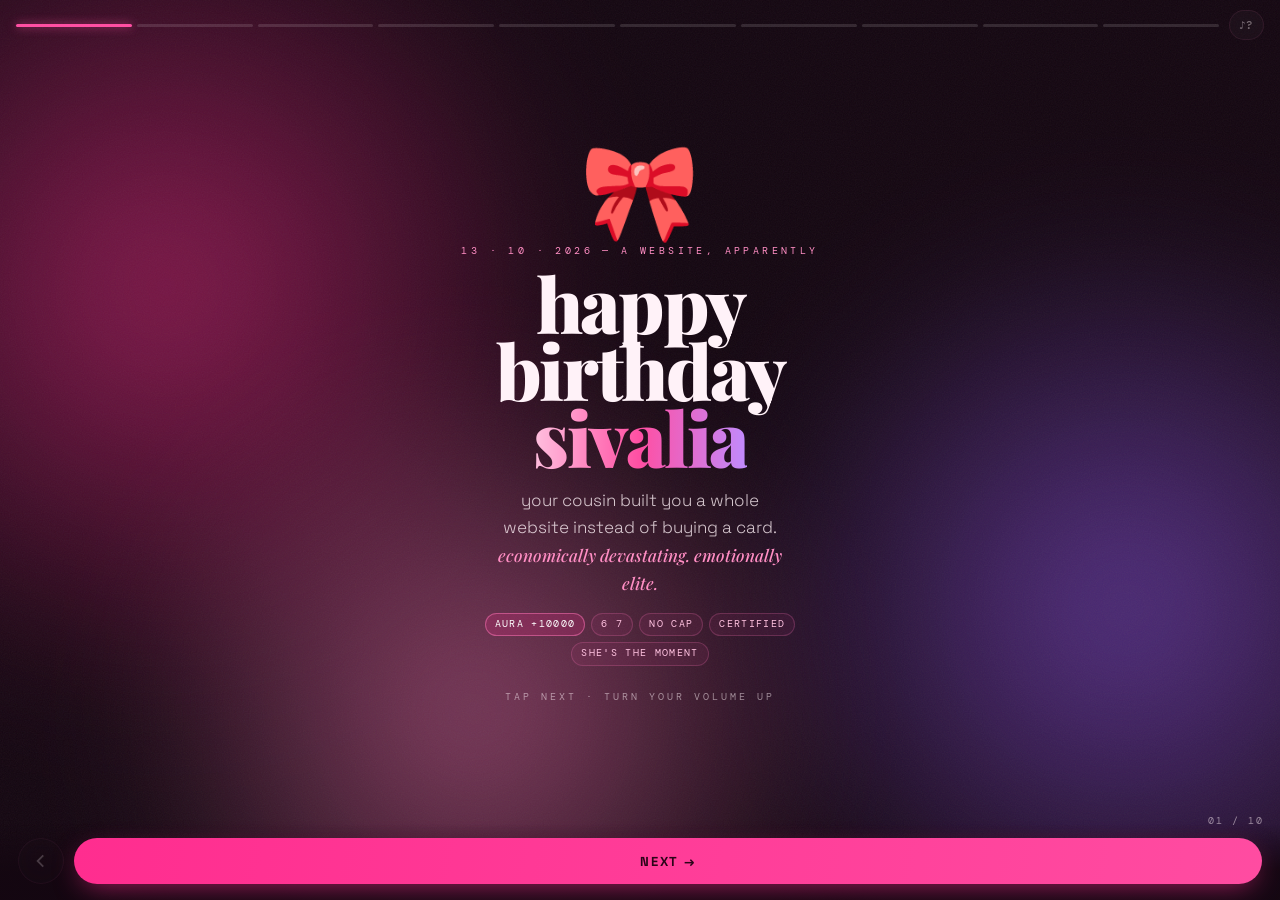
==== sivalia/index.html @ 0b04f588 "Add Sivalia birthday site (mobile-first 10-slide deck) A standalone site at /sivalia/, separate from" ====
<!DOCTYPE html>
<html lang="en">
<head>
<meta charset="UTF-8">
<meta name="viewport" content="width=device-width,initial-scale=1,viewport-fit=cover,maximum-scale=1,user-scalable=no">
<meta name="theme-color" content="#1a0a14">
<title>happy birthday sivalia 🎀</title>
<meta name="description" content="a website. for sivalia. because she's 16 (probably).">
<link rel="preconnect" href="https://fonts.googleapis.com">
<link rel="preconnect" href="https://fonts.gstatic.com" crossorigin>
<link href="https://fonts.googleapis.com/css2?family=Playfair+Display:ital,wght@0,500;0,700;0,900;1,500;1,700&family=Space+Grotesk:wght@300;400;500;600;700&family=DM+Mono:wght@300;400;500&display=swap" rel="stylesheet">
<style>
/* ══════════════ TOKENS ══════════════ */
:root{
  --bg:#140711; --bg2:#1d0a19; --bg3:#260d22;
  --pink:#ff4fa3; --pink2:#ff8ec4; --pink3:#ffc2e0; --pink4:#ff2d8f;
  --lilac:#c08cff; --gold:#ffd27a; --mint:#7ce7c4;
  --ink:#fff2f8; --muted:rgba(255,242,248,.52); --faint:rgba(255,242,248,.13);
  --line:rgba(255,120,185,.22);
  --serif:'Playfair Display',Georgia,serif;
  --sans:'Space Grotesk',system-ui,-apple-system,sans-serif;
  --mono:'DM Mono',ui-monospace,monospace;
  --safe-t:env(safe-area-inset-top,0px);
  --safe-b:env(safe-area-inset-bottom,0px);
  --ease:cubic-bezier(.22,.9,.26,1);
}
*,*::before,*::after{box-sizing:border-box;-webkit-tap-highlight-color:transparent}
html,body{margin:0;padding:0;height:100%;overflow:hidden;overscroll-behavior:none}
body{
  background:var(--bg); color:var(--ink); font-family:var(--sans);
  -webkit-font-smoothing:antialiased; text-rendering:optimizeLegibility;
  user-select:none; -webkit-user-select:none;
  position:fixed; inset:0; width:100%;
}
img,video{max-width:100%;display:block}
button{font:inherit;color:inherit;border:0;background:none;cursor:pointer}

/* ══════════════ BACKDROP ══════════════ */
#aurora{position:fixed;inset:0;z-index:0;pointer-events:none;overflow:hidden}
#aurora i{
  position:absolute;display:block;border-radius:50%;filter:blur(64px);opacity:.5;
  animation:drift 22s ease-in-out infinite alternate;
}
#aurora i:nth-child(1){width:70vw;height:70vw;left:-22vw;top:-18vh;background:radial-gradient(circle,#ff2d8f,transparent 68%)}
#aurora i:nth-child(2){width:64vw;height:64vw;right:-20vw;top:22vh;background:radial-gradient(circle,#9b5cff,transparent 68%);animation-delay:-7s}
#aurora i:nth-child(3){width:58vw;height:58vw;left:8vw;bottom:-20vh;background:radial-gradient(circle,#ff7ab8,transparent 68%);animation-delay:-13s}
@keyframes drift{from{transform:translate3d(0,0,0) scale(1)}to{transform:translate3d(6vw,-7vh,0) scale(1.22)}}
#grain{
  position:fixed;inset:-50%;z-index:1;pointer-events:none;opacity:.055;
  background-image:url("data:image/svg+xml,%3Csvg xmlns='http://www.w3.org/2000/svg' width='180' height='180'%3E%3Cfilter id='n'%3E%3CfeTurbulence type='fractalNoise' baseFrequency='.85' numOctaves='3'/%3E%3C/filter%3E%3Crect width='100%25' height='100%25' filter='url(%23n)'/%3E%3C/svg%3E");
  animation:grainmove 1s steps(3) infinite;
}
@keyframes grainmove{0%{transform:translate(0,0)}33%{transform:translate(-3%,2%)}66%{transform:translate(2%,-3%)}100%{transform:translate(0,0)}}

/* ══════════════ DECK ══════════════ */
#deck{position:fixed;inset:0;z-index:2}
.slide{
  position:absolute;inset:0;display:flex;flex-direction:column;
  padding:calc(var(--safe-t) + 60px) 20px calc(var(--safe-b) + 104px);
  opacity:0;visibility:hidden;transform:scale(.975) translateY(14px);
  transition:opacity .52s var(--ease),transform .52s var(--ease),visibility 0s .52s;
  overflow:hidden;
}
.slide.on{opacity:1;visibility:visible;transform:none;transition:opacity .52s var(--ease),transform .52s var(--ease),visibility 0s}
.slide.prev{transform:scale(.975) translateY(-14px)}
.slide-pad-0{padding-left:0;padding-right:0}

/* staggered entrance for children */
.slide .rise{opacity:0;transform:translateY(22px);transition:opacity .6s var(--ease),transform .6s var(--ease)}
.slide.on .rise{opacity:1;transform:none}
.slide.on .rise:nth-child(1){transition-delay:.10s}
.slide.on .rise:nth-child(2){transition-delay:.18s}
.slide.on .rise:nth-child(3){transition-delay:.26s}
.slide.on .rise:nth-child(4){transition-delay:.34s}
.slide.on .rise:nth-child(5){transition-delay:.42s}
.slide.on .rise:nth-child(6){transition-delay:.50s}

/* ══════════════ CHROME ══════════════ */
#topbar{
  position:fixed;z-index:30;top:calc(var(--safe-t) + 10px);left:0;right:0;
  display:flex;align-items:center;gap:10px;padding:0 16px;pointer-events:none;
}
#dots{display:flex;gap:5px;flex:1;align-items:center}
#dots b{
  display:block;height:3px;flex:1;border-radius:2px;background:var(--faint);
  transition:background .4s var(--ease),transform .4s var(--ease);transform-origin:left;
}
#dots b.done{background:rgba(255,120,185,.4)}
#dots b.now{background:var(--pink);box-shadow:0 0 10px rgba(255,79,163,.7)}
.chip{
  pointer-events:auto;display:grid;place-items:center;flex:0 0 auto;
  height:30px;min-width:30px;padding:0 9px;border-radius:999px;
  background:rgba(255,255,255,.07);border:1px solid var(--line);
  font:500 11px/1 var(--mono);letter-spacing:.06em;color:var(--ink);
  backdrop-filter:blur(14px);-webkit-backdrop-filter:blur(14px);
  transition:background .25s,transform .18s;
}
.chip:active{transform:scale(.9)}
.chip.off{opacity:.42}

#navbar{
  position:fixed;z-index:30;left:0;right:0;bottom:0;
  padding:14px 18px calc(var(--safe-b) + 16px);
  display:flex;align-items:center;gap:10px;
  background:linear-gradient(to top,rgba(20,7,17,.93) 38%,rgba(20,7,17,0));
}
#navbar.hide{opacity:0;pointer-events:none;transition:opacity .4s}
#back{
  width:46px;height:46px;border-radius:50%;flex:0 0 auto;display:grid;place-items:center;
  border:1px solid var(--line);background:rgba(255,255,255,.055);
  backdrop-filter:blur(14px);-webkit-backdrop-filter:blur(14px);
  transition:opacity .3s,transform .16s;
}
#back:active{transform:scale(.9)}
#back[disabled]{opacity:.22;pointer-events:none}
#next{
  flex:1;height:46px;border-radius:999px;position:relative;overflow:hidden;
  background:linear-gradient(100deg,var(--pink4),var(--pink),var(--lilac));
  background-size:220% 100%;animation:shimmer 5s linear infinite;
  color:#2a0418;font:700 13px/1 var(--sans);letter-spacing:.14em;text-transform:uppercase;
  box-shadow:0 8px 28px -8px rgba(255,45,143,.65);
  transition:transform .16s var(--ease);
}
#next:active{transform:scale(.965)}
@keyframes shimmer{to{background-position:220% 0}}
#counter{
  position:fixed;z-index:30;right:16px;bottom:calc(var(--safe-b) + 74px);
  font:400 10px/1 var(--mono);letter-spacing:.2em;color:var(--muted);pointer-events:none;
}

/* ══════════════ TYPE ══════════════ */
.kicker{font:400 10px/1 var(--mono);letter-spacing:.34em;text-transform:uppercase;color:var(--pink2);margin:0 0 14px}
.h1{font:900 clamp(40px,14.5vw,76px)/.88 var(--serif);letter-spacing:-.03em;margin:0}
.h2{font:700 clamp(27px,8.4vw,44px)/1.02 var(--serif);letter-spacing:-.02em;margin:0 0 14px}
.h3{font:600 clamp(18px,5.2vw,26px)/1.14 var(--serif);margin:0 0 10px}
.body{font:300 clamp(14.5px,4.1vw,17px)/1.62 var(--sans);color:rgba(255,242,248,.8);margin:0 0 14px}
.body em{font-family:var(--serif);font-style:italic;color:var(--pink2);font-weight:500}
.body strong{color:var(--ink);font-weight:600}
.grad{background:linear-gradient(92deg,var(--pink3),var(--pink),var(--lilac));-webkit-background-clip:text;background-clip:text;color:transparent}
.sig{font:italic 600 clamp(17px,5vw,22px)/1 var(--serif);color:var(--pink2)}

.scroll{overflow-y:auto;overflow-x:hidden;-webkit-overflow-scrolling:touch;flex:1;min-height:0;overscroll-behavior:contain}
.scroll::-webkit-scrollbar{width:0}

/* brainrot ticker chips */
.rot{display:flex;flex-wrap:wrap;gap:6px;margin:0;padding:0;list-style:none}
.rot li{
  font:400 9.5px/1 var(--mono);letter-spacing:.14em;text-transform:uppercase;
  padding:6px 9px;border-radius:999px;border:1px solid var(--line);
  background:rgba(255,79,163,.07);color:var(--pink3);white-space:nowrap;
}
.rot li.hot{background:rgba(255,45,143,.2);color:#fff;border-color:rgba(255,120,185,.5)}

/* marquee */
.marq{overflow:hidden;position:relative;mask-image:linear-gradient(90deg,transparent,#000 9%,#000 91%,transparent)}
.marq div{display:flex;gap:22px;width:max-content;animation:slide-l 19s linear infinite}
.marq span{font:700 11px/1 var(--mono);letter-spacing:.26em;text-transform:uppercase;color:rgba(255,194,224,.42);white-space:nowrap}
@keyframes slide-l{to{transform:translateX(-50%)}}

/* ══════════════ S1 · LANDING ══════════════ */
#s1{justify-content:center;align-items:center;text-align:center}
#s1 .h1{position:relative}
.bday-em{display:block;font-size:clamp(50px,20vw,96px);line-height:1;margin-bottom:6px;animation:bob 2.6s ease-in-out infinite}
@keyframes bob{0%,100%{transform:translateY(0) rotate(-6deg)}50%{transform:translateY(-13px) rotate(6deg)}}
#s1 .tap{margin-top:26px;font:400 10px/1 var(--mono);letter-spacing:.3em;text-transform:uppercase;color:var(--muted);animation:pulse 2.1s ease-in-out infinite}
@keyframes pulse{0%,100%{opacity:.4}50%{opacity:1}}
#floaters{position:absolute;inset:0;z-index:0;pointer-events:none;overflow:hidden}
#s1>*:not(#floaters){position:relative;z-index:1}
#floaters span{position:absolute;font-size:22px;opacity:0;animation:floatup linear infinite}
@keyframes floatup{0%{opacity:0;transform:translateY(0) rotate(0)}12%{opacity:.75}88%{opacity:.75}100%{opacity:0;transform:translateY(-104vh) rotate(300deg)}}

/* ══════════════ S3 · PHOTO WALL ══════════════ */
.wall{display:grid;grid-template-columns:1fr 1fr;gap:9px;padding-bottom:18px}
.wall figure{
  margin:0;position:relative;overflow:hidden;border-radius:15px;
  border:1px solid var(--line);background:#2a0d20;
  box-shadow:0 14px 34px -14px rgba(0,0,0,.8);
  opacity:0;transform:translateY(26px) scale(.95) rotate(var(--r,0deg));
  transition:opacity .62s var(--ease),transform .62s var(--ease);
}
.slide.on .wall figure{opacity:1;transform:rotate(var(--r,0deg))}
.wall figure:nth-child(1){transition-delay:.08s}
.wall figure:nth-child(2){transition-delay:.16s}
.wall figure:nth-child(3){transition-delay:.24s}
.wall figure:nth-child(4){transition-delay:.32s}
.wall figure:nth-child(5){transition-delay:.40s}
.wall figure.wide{grid-column:span 2}
.wall img{width:100%;height:100%;object-fit:cover;aspect-ratio:3/4;transition:transform .7s var(--ease)}
.wall figure.wide img{aspect-ratio:16/11}
.wall figure:active img{transform:scale(1.07)}
.wall figcaption{
  position:absolute;left:9px;bottom:8px;right:9px;
  font:400 9px/1.3 var(--mono);letter-spacing:.12em;text-transform:uppercase;
  color:#fff;text-shadow:0 2px 10px rgba(0,0,0,.95);pointer-events:none;
}
/* lightbox */
#lb{position:fixed;inset:0;z-index:60;background:rgba(10,3,8,.96);display:none;place-items:center;padding:20px;backdrop-filter:blur(8px)}
#lb.on{display:grid;animation:fade .3s}
@keyframes fade{from{opacity:0}}
#lb img{max-width:100%;max-height:82vh;border-radius:13px;box-shadow:0 24px 70px rgba(0,0,0,.9)}
#lb p{margin:14px 0 0;font:400 10px/1 var(--mono);letter-spacing:.22em;text-transform:uppercase;color:var(--muted);text-align:center}

/* ══════════════ S4 · CONSTELLATION ══════════════ */
#s4{align-items:center;justify-content:flex-start}
.orbit-stage{position:relative;flex:1;width:100%;min-height:0;display:grid;place-items:center;touch-action:pan-y}
#stars{position:absolute;inset:0;width:100%;height:100%}
.ring-wrap{position:relative;width:100%;height:100%;display:grid;place-items:center;perspective:900px;perspective-origin:50% 48%}
.ring{position:relative;width:1px;height:1px;transform-style:preserve-3d;transform:rotateX(-9deg) rotateY(var(--spin,0deg))}
.ring figure{
  position:absolute;margin:0;left:50%;top:50%;
  width:var(--cw,112px);height:var(--cw,112px);margin-left:calc(var(--cw,112px) / -2);margin-top:calc(var(--cw,112px) / -2);
  transform-style:preserve-3d;border-radius:11px;overflow:hidden;
  border:1.5px solid rgba(255,142,196,.5);background:#2a0d20;
  box-shadow:0 0 28px rgba(255,45,143,.3),0 14px 30px -10px rgba(0,0,0,.8);
}
.ring figure img{width:100%;height:100%;object-fit:cover}
.ring figure::after{content:"";position:absolute;inset:0;background:linear-gradient(170deg,rgba(255,142,196,.16),transparent 55%)}
.orbit-hint{position:absolute;bottom:4px;left:0;right:0;text-align:center;font:400 9.5px/1 var(--mono);letter-spacing:.22em;text-transform:uppercase;color:var(--muted);pointer-events:none}

/* ══════════════ S5 · SKYLINE ══════════════ */
#s5 .sky-head{display:flex;align-items:baseline;gap:9px;flex-wrap:wrap;margin-bottom:3px}
#skycount{font:900 clamp(46px,16vw,82px)/.84 var(--serif);letter-spacing:-.035em;color:var(--pink)}
#s5 .sky-sub{font:600 clamp(15px,4.4vw,19px)/1.2 var(--sans)}
#skywrap{position:relative;width:100%;margin:12px 0 4px;overflow:hidden}
#sky{width:100%;display:block}
#receipts{list-style:none;margin:0;padding:0 0 10px;display:flex;flex-direction:column;gap:7px}
#receipts li{
  display:flex;gap:10px;align-items:flex-start;padding:10px 12px;border-radius:12px;
  background:rgba(255,79,163,.065);border:1px solid var(--line);
  font:400 13px/1.42 var(--sans);color:rgba(255,242,248,.86);
  opacity:0;transform:translateX(-14px);
  transition:opacity .45s var(--ease),transform .45s var(--ease);
}
#receipts li.in{opacity:1;transform:none}
#receipts li b{flex:0 0 auto;font:500 10px/1.6 var(--mono);color:var(--pink2);letter-spacing:.06em}
#rbtn{
  align-self:flex-start;margin:4px 0 12px;padding:10px 18px;border-radius:999px;
  border:1px solid rgba(255,120,185,.5);background:rgba(255,45,143,.14);
  font:600 10.5px/1 var(--mono);letter-spacing:.2em;text-transform:uppercase;color:var(--pink3);
  transition:transform .16s,background .25s;
}
#rbtn:active{transform:scale(.94)}
#rbtn.gone{display:none}

/* ══════════════ S6 · POLAROID LINE ══════════════ */
#s6{padding-left:0;padding-right:0}
#pl{position:relative;flex:1;min-height:0;width:100%;overflow:hidden;touch-action:pan-y;cursor:grab}
#pl[data-drag="1"]{cursor:grabbing}
#pl>svg.plline{position:absolute;inset:0;width:100%;height:100%;pointer-events:none;overflow:visible}
.pcard{position:absolute;left:0;top:0;width:var(--cw,216px);transform-origin:50% 0;will-change:transform}
.pprint{
  margin-top:11px;background:#fdf7f2;padding:9px 9px 0;
  box-shadow:0 1px 2px rgba(0,0,0,.3),0 20px 36px -16px rgba(0,0,0,.85);
  transition:transform .5s var(--ease),filter .5s ease;
}
.pcard[data-on="0"] .pprint{transform:scale(.88);filter:saturate(.82) brightness(.9)}
.pshot{
  position:relative;aspect-ratio:1;overflow:hidden;
  background:linear-gradient(152deg,#ffd9ec,#ffeaf4 48%,#f6d9ff);
  display:grid;place-items:center;padding:12px;text-align:center;
}
.pshot img{position:absolute;inset:0;width:100%;height:100%;object-fit:cover}
.pshot .pw{font:800 clamp(16px,5.4vw,25px)/1.02 var(--serif);letter-spacing:-.02em;color:#3a0b24;word-break:break-word}
.pshot .pe{display:block;font-size:30px;margin-bottom:7px;line-height:1}
.pnote{
  height:41px;display:flex;align-items:center;justify-content:center;padding:0 6px;
  font:italic 400 12.5px/1.1 var(--serif);color:#5a3344;text-align:center;
  overflow:hidden;
}
.ppeg{
  position:absolute;left:50%;top:0;width:9px;height:24px;margin-left:-4.5px;border-radius:2px;
  background:linear-gradient(90deg,#d79ab8,#ffd4e8 45%,#c47fa0);box-shadow:0 2px 4px rgba(0,0,0,.4);
}
#plbar{
  position:absolute;left:16px;right:16px;bottom:8px;display:flex;align-items:center;gap:12px;
}
#plcap{flex:1;min-width:0;overflow:hidden}
#plcap>*{display:block}
#plcap.go>*{animation:capin .5s var(--ease) both}
@keyframes capin{from{transform:translateY(100%);opacity:0}}
#pltitle{font:600 clamp(16px,4.8vw,21px)/1.12 var(--serif);white-space:nowrap;overflow:hidden;text-overflow:ellipsis}
#plsub{margin-top:3px;font:300 11.5px/1.36 var(--sans);color:var(--muted);white-space:nowrap;overflow:hidden;text-overflow:ellipsis}
#plcount{font:500 10px/1 var(--mono);letter-spacing:.14em;color:var(--muted);flex:0 0 auto}
#plcount b{color:var(--pink2);font-weight:500}
.plb{
  width:34px;height:34px;flex:0 0 auto;border-radius:50%;border:1px solid var(--line);
  display:grid;place-items:center;transition:background .2s,transform .16s;
}
.plb:active{transform:scale(.88);background:rgba(255,79,163,.25)}

/* ══════════════ S7 · VIDEO ══════════════ */
#s7{align-items:center}
.vframe{
  position:relative;width:100%;max-width:440px;border-radius:19px;overflow:hidden;
  border:1px solid var(--line);background:#000;
  box-shadow:0 22px 60px -18px rgba(0,0,0,.92),0 0 50px -14px rgba(255,45,143,.3);
}
.vframe video{width:100%;height:auto;display:block}
.vtag{
  position:absolute;top:10px;left:10px;z-index:2;display:flex;align-items:center;gap:6px;
  padding:5px 10px;border-radius:999px;background:rgba(10,3,8,.68);
  backdrop-filter:blur(10px);-webkit-backdrop-filter:blur(10px);
  font:500 9px/1 var(--mono);letter-spacing:.18em;text-transform:uppercase;color:var(--pink3);
}
.vtag i{width:5px;height:5px;border-radius:50%;background:var(--pink);animation:pulse 1.4s infinite;display:block}

/* ══════════════ S9 · CALENDAR ══════════════ */
.cal{
  width:100%;max-width:400px;margin:0 auto;padding:16px;border-radius:19px;
  border:1px solid var(--line);background:rgba(255,255,255,.045);
  backdrop-filter:blur(16px);-webkit-backdrop-filter:blur(16px);
  box-shadow:0 20px 50px -18px rgba(0,0,0,.8);
}
.cal-top{display:flex;align-items:center;justify-content:space-between;margin-bottom:13px}
.cal-top h4{margin:0;font:700 17px/1 var(--serif);letter-spacing:.01em}
.cal-top span{font:400 9.5px/1 var(--mono);letter-spacing:.2em;text-transform:uppercase;color:var(--muted)}
.cal-grid{display:grid;grid-template-columns:repeat(7,1fr);gap:4px}
.cal-grid u{font:500 9px/1 var(--mono);text-decoration:none;color:var(--muted);text-align:center;padding:5px 0;letter-spacing:.04em}
.cal-grid button{
  aspect-ratio:1;border-radius:9px;display:grid;place-items:center;
  font:400 13px/1 var(--sans);color:rgba(255,242,248,.62);
  background:rgba(255,255,255,.028);transition:all .22s var(--ease);
}
.cal-grid button:active{transform:scale(.86)}
.cal-grid button.empty{background:none;pointer-events:none}
.cal-grid button.day13{
  background:linear-gradient(140deg,var(--pink4),var(--pink));color:#2a0418;font-weight:700;
  box-shadow:0 0 0 2px rgba(255,120,185,.35),0 6px 20px -5px rgba(255,45,143,.75);
  animation:beat 1.7s ease-in-out infinite;
}
@keyframes beat{0%,100%{transform:scale(1)}50%{transform:scale(1.11)}}
.cal-grid button.poked{background:rgba(255,79,163,.22);color:var(--pink3)}
#calsay{
  margin:14px auto 0;max-width:400px;min-height:74px;padding:14px 16px;border-radius:15px;
  border:1px solid var(--line);background:rgba(255,45,143,.085);
  font:400 13.5px/1.52 var(--sans);color:rgba(255,242,248,.88);
}
#calsay b{color:var(--pink2);font-weight:600}
#calsay .big{display:block;font:900 clamp(26px,9vw,42px)/1 var(--serif);color:var(--pink);margin-bottom:7px;letter-spacing:-.02em}

/* ══════════════ S10 · FINALE ══════════════ */
#s10{align-items:center;justify-content:center;text-align:center}
#boom{position:fixed;inset:0;z-index:50;pointer-events:none}
#balloonlayer{position:fixed;inset:0;z-index:49;pointer-events:none;overflow:hidden}
.bln{position:absolute;bottom:-150px;width:46px;height:58px;border-radius:50% 50% 50% 50%/58% 58% 42% 42%;animation:rise linear forwards}
.bln::after{content:"";position:absolute;top:100%;left:50%;width:1px;height:62px;background:rgba(255,255,255,.3)}
.bln::before{content:"";position:absolute;top:14%;left:22%;width:30%;height:22%;border-radius:50%;background:rgba(255,255,255,.4);transform:rotate(-24deg)}
@keyframes rise{to{transform:translateY(-118vh) translateX(var(--dx,0px)) rotate(var(--rz,0deg))}}
#bigbtn{
  position:relative;padding:21px 40px;border-radius:999px;
  background:linear-gradient(104deg,var(--pink4),var(--pink),var(--lilac),var(--pink4));
  background-size:300% 100%;animation:shimmer 3.2s linear infinite;
  font:800 15px/1 var(--sans);letter-spacing:.14em;text-transform:uppercase;color:#2a0418;
  box-shadow:0 16px 46px -10px rgba(255,45,143,.85);
  transition:transform .16s var(--ease);
}
#bigbtn:active{transform:scale(.93)}
#bigbtn::after{
  content:"";position:absolute;inset:-7px;border-radius:999px;
  border:1.5px solid rgba(255,142,196,.45);animation:halo 2.1s ease-out infinite;
}
@keyframes halo{0%{transform:scale(.95);opacity:.9}100%{transform:scale(1.22);opacity:0}}
#bcount{margin-top:16px;font:400 10px/1 var(--mono);letter-spacing:.2em;text-transform:uppercase;color:var(--muted);min-height:12px}

@media (prefers-reduced-motion:reduce){
  *{animation-duration:.01ms !important;animation-iteration-count:1 !important;transition-duration:.01ms !important}
}
@media (min-width:620px){
  .slide{padding-left:max(20px,calc(50vw - 290px));padding-right:max(20px,calc(50vw - 290px))}
  #s6,.slide-pad-0{padding-left:0;padding-right:0}
}
</style>
</head>
<body>

<div id="aurora"><i></i><i></i><i></i></div>
<div id="grain"></div>

<audio id="bgm" loop preload="auto" playsinline>
  <source src="assets/audio/solar-eclipse.mp3" type="audio/mpeg">
  <source src="assets/audio/solar-eclipse.m4a" type="audio/mp4">
</audio>

<div id="topbar">
  <div id="dots"></div>
  <button class="chip" id="sound" aria-label="toggle music">♫</button>
</div>

<main id="deck">

  <!-- ══ 1 · LANDING ══ -->
  <section class="slide" id="s1">
    <div id="floaters"></div>
    <span class="bday-em rise">🎀</span>
    <p class="kicker rise">13 · 10 · 2026 — a website, apparently</p>
    <h1 class="h1 rise">happy<br>birthday<br><span class="grad">sivalia</span></h1>
    <p class="body rise" style="margin-top:16px;max-width:300px">your cousin built you a whole website instead of buying a card. <em>economically devastating. emotionally elite.</em></p>
    <ul class="rot rise" style="justify-content:center;max-width:320px">
      <li class="hot">aura +10000</li><li>6 7</li><li>no cap</li><li>certified</li><li>she's the moment</li>
    </ul>
    <p class="tap rise">tap next · turn your volume up</p>
  </section>

  <!-- ══ 2 · TEXT ONE ══ -->
  <section class="slide" id="s2">
    <p class="kicker rise">page one of three with actual words</p>
    <h2 class="h2 rise">so.<br><span class="grad">you're older.</span></h2>
    <div class="rise">
      <p class="body">Another lap around the sun and you're still somehow the loudest person in every room you walk into. Genuinely impressive. Nobody asked for it. We all got it anyway.</p>
      <p class="body">You are a cousin by paperwork and a best friend by accident, which is the better of the two because one of them you can't return.</p>
      <p class="body"><strong>So: happy birthday.</strong> <em>Scroll on. It gets weirder.</em></p>
    </div>
    <ul class="rot rise"><li>emotionally damaging</li><li class="hot">in a good way</li><li>probably</li></ul>
  </section>

  <!-- ══ 3 · PHOTO WALL ══ -->
  <section class="slide" id="s3">
    <p class="kicker rise">the evidence locker</p>
    <h2 class="h2 rise">every photo<br><span class="grad">we didn't delete</span></h2>
    <div class="scroll rise">
      <div class="wall">
        <figure class="wide" style="--r:-.5deg" data-src="assets/img/1.jpg" data-cap="exhibit a · the hair incident">
          <img src="assets/img/1.jpg" alt="wild hair, hallway, chaos" loading="lazy" decoding="async">
          <figcaption>exhibit a · the hair incident</figcaption>
        </figure>
        <figure style="--r:1deg" data-src="assets/img/2.jpg" data-cap="exhibit b · motion blur era">
          <img src="assets/img/2.jpg" alt="both of us, blurry" loading="lazy" decoding="async">
          <figcaption>b · motion blur era</figcaption>
        </figure>
        <figure style="--r:-1.2deg" data-src="assets/img/3.jpg" data-cap="exhibit c · shaka by the river">
          <img src="assets/img/3.jpg" alt="shaka by the water" loading="lazy" decoding="async">
          <figcaption>c · shaka hands</figcaption>
        </figure>
        <figure style="--r:.8deg" data-src="assets/img/4.jpg" data-cap="exhibit d · synchronised tongues out">
          <img src="assets/img/4.jpg" alt="tongues out, both" loading="lazy" decoding="async">
          <figcaption>d · synchronised</figcaption>
        </figure>
        <figure style="--r:-.7deg" data-src="assets/img/5.jpg" data-cap="exhibit e · peak cinematography">
          <img src="assets/img/5.jpg" alt="by the water, backs turned" loading="lazy" decoding="async">
          <figcaption>e · peak cinema</figcaption>
        </figure>
      </div>
      <div class="marq" style="margin:14px 0 6px"><div>
        <span>tap a photo to blow it up</span><span>·</span><span>tung tung tung sahur</span><span>·</span><span>six seven</span><span>·</span>
        <span>tap a photo to blow it up</span><span>·</span><span>tung tung tung sahur</span><span>·</span><span>six seven</span><span>·</span>
      </div></div>
    </div>
  </section>

  <!-- ══ 4 · CONSTELLATION ══ -->
  <section class="slide" id="s4">
    <p class="kicker rise" style="text-align:center;width:100%">your own personal solar system</p>
    <h2 class="h2 rise" style="text-align:center;width:100%;margin-bottom:4px">the <span class="grad">sivalia</span> constellation</h2>
    <div class="orbit-stage rise">
      <canvas id="stars"></canvas>
      <div class="ring-wrap"><div class="ring" id="ring"></div></div>
      <p class="orbit-hint">drag to spin it · yes it's 3d</p>
    </div>
  </section>

  <!-- ══ 5 · SKYLINE / SAVES ══ -->
  <section class="slide" id="s5">
    <div class="scroll">
      <p class="kicker rise">independently audited</p>
      <div class="sky-head rise">
        <span id="skycount">0</span>
      </div>
      <p class="sky-sub rise">times <span class="grad">Vaishnav (me)</span> saved you</p>
      <div id="skywrap" class="rise"><canvas id="sky"></canvas></div>
      <button id="rbtn" class="rise">show me the receipts →</button>
      <ul id="receipts"></ul>
    </div>
  </section>

  <!-- ══ 6 · POLAROID WORDS ══ -->
  <section class="slide" id="s6">
    <div id="pl">
      <svg class="plline" aria-hidden="true"><path id="plstring" fill="none" stroke="rgba(255,142,196,.45)" stroke-width="1.5" stroke-linecap="round"/></svg>
      <div id="plbar">
        <div id="plcap"><span id="pltitle"></span><span id="plsub"></span></div>
        <span id="plcount"><b>01</b> / 10</span>
        <button class="plb" id="plprev" aria-label="previous"><svg width="14" height="14" viewBox="0 0 16 16"><path d="M10 3 5 8l5 5" stroke="currentColor" stroke-width="1.5" fill="none"/></svg></button>
        <button class="plb" id="plnext" aria-label="next"><svg width="14" height="14" viewBox="0 0 16 16"><path d="m6 3 5 5-5 5" stroke="currentColor" stroke-width="1.5" fill="none"/></svg></button>
      </div>
    </div>
  </section>

  <!-- ══ 7 · VIDEO LOOP ══ -->
  <section class="slide" id="s7">
    <p class="kicker rise">on loop. forever. no sound. deal with it.</p>
    <h2 class="h2 rise">exhibit <span class="grad">∞</span></h2>
    <div class="vframe rise">
      <span class="vtag"><i></i> looping · muted</span>
      <video id="vid" src="assets/video/loop.mp4" muted loop playsinline webkit-playsinline preload="metadata" disablepictureinpicture></video>
    </div>
    <ul class="rot rise" style="margin-top:16px"><li>replay value: infinite</li><li class="hot">0 skips</li><li>oscar snub</li></ul>
  </section>

  <!-- ══ 8 · TEXT TWO ══ -->
  <section class="slide" id="s8">
    <p class="kicker rise">page three of three with actual words</p>
    <h2 class="h2 rise">the <span class="grad">serious bit</span><br>(short, don't worry)</h2>
    <div class="rise">
      <p class="body">You're the one person I don't have to explain myself to. That's rarer than people think and I'm not going to pretend otherwise just because it's a birthday page.</p>
      <p class="body">Keep being too much. The world has enough people being exactly the right amount.</p>
      <p class="body" style="margin-bottom:22px"><em>Okay that's the whole serious bit. Back to the nonsense.</em></p>
      <p class="sig">— Vaishnav</p>
    </div>
  </section>

  <!-- ══ 9 · CALENDAR ══ -->
  <section class="slide" id="s9">
    <div class="scroll">
      <p class="kicker rise">official age determination ceremony</p>
      <h2 class="h2 rise">pick the <span class="grad">big day</span></h2>
      <div class="cal rise">
        <div class="cal-top"><h4>October 2026</h4><span>tap the 13th</span></div>
        <div class="cal-grid" id="calgrid"></div>
      </div>
      <div id="calsay" class="rise">Tap the 13th. Something embarrassing happens.</div>
    </div>
  </section>

  <!-- ══ 10 · FINALE ══ -->
  <section class="slide" id="s10">
    <p class="kicker rise">final boss</p>
    <h2 class="h2 rise" style="margin-bottom:6px">press it.<br><span class="grad">don't be shy.</span></h2>
    <p class="body rise" style="max-width:290px;margin-bottom:28px">it does exactly what you think it does and it does it <em>extremely hard</em>.</p>
    <button id="bigbtn" class="rise">🎀 launch 🎀</button>
    <p id="bcount" class="rise"></p>
  </section>

</main>

<div id="balloonlayer"></div>
<canvas id="boom"></canvas>

<nav id="navbar">
  <button id="back" aria-label="back" disabled><svg width="18" height="18" viewBox="0 0 16 16"><path d="M10 3 5 8l5 5" stroke="currentColor" stroke-width="1.6" fill="none"/></svg></button>
  <button id="next">next →</button>
</nav>
<div id="counter"></div>

<div id="lb"><div><img id="lbimg" alt=""><p id="lbcap"></p></div></div>

<script>
(function(){
"use strict";
const $  = (s,r)=> (r||document).querySelector(s);
const $$ = (s,r)=> Array.from((r||document).querySelectorAll(s));
const clamp = (v,a,b)=> v<a?a:(v>b?b:v);
const lerp  = (a,b,t)=> a+(b-a)*t;
const easeOutCubic  = x=> 1-Math.pow(1-clamp(x,0,1),3);
const easeInOutCubic= x=>{const t=clamp(x,0,1);return t<.5?4*t*t*t:1-Math.pow(-2*t+2,3)/2};
const REDUCED = matchMedia("(prefers-reduced-motion: reduce)").matches;

/* ══════════════════ DECK ══════════════════ */
const slides = $$(".slide");
const N = slides.length;
let idx = 0;

// progress dots
const dots = $("#dots");
slides.forEach(()=> dots.appendChild(document.createElement("b")));
const dotEls = $$("#dots b");

const nextBtn = $("#next"), backBtn = $("#back"), counter = $("#counter");
const LABELS = ["next →","next →","next →","next →","next →","next →","next →","next →","next →","again?"];

function go(n, dir){
  n = clamp(n, 0, N-1);
  if (n === idx && slides[idx].classList.contains("on")) return;
  const from = slides[idx];
  from.classList.remove("on");
  from.classList.toggle("prev", (dir||1) > 0);
  from.dispatchEvent(new Event("slideleave"));
  idx = n;
  const to = slides[idx];
  to.classList.remove("prev");
  // force reflow so the entrance transition always replays
  void to.offsetWidth;
  to.classList.add("on");
  to.dispatchEvent(new Event("slideenter"));
  dotEls.forEach((d,i)=>{ d.classList.toggle("now", i===idx); d.classList.toggle("done", i<idx); });
  backBtn.disabled = idx === 0;
  nextBtn.textContent = LABELS[idx] || "next →";
  counter.textContent = String(idx+1).padStart(2,"0") + " / " + String(N).padStart(2,"0");
}
nextBtn.addEventListener("click", ()=>{ unlock(); idx >= N-1 ? go(0,-1) : go(idx+1, 1); });
backBtn.addEventListener("click", ()=>{ unlock(); go(idx-1, -1); });
addEventListener("keydown", e=>{
  if (e.key === "ArrowRight") { unlock(); go(idx+1,1); }
  else if (e.key === "ArrowLeft") { unlock(); go(idx-1,-1); }
});

// horizontal swipe between slides (vertical gestures left alone for scrolling)
(function(){
  let sx=0, sy=0, live=false, ok=true;
  const deck = $("#deck");
  deck.addEventListener("touchstart", e=>{
    if (e.touches.length !== 1) { live=false; return; }
    sx = e.touches[0].clientX; sy = e.touches[0].clientY; live = true;
    // let draggable widgets own the gesture
    ok = !e.target.closest("#pl, .orbit-stage, .scroll");
  }, {passive:true});
  deck.addEventListener("touchend", e=>{
    if (!live || !ok) { live=false; return; }
    live = false;
    const t = e.changedTouches[0];
    const dx = t.clientX - sx, dy = t.clientY - sy;
    if (Math.abs(dx) > 58 && Math.abs(dx) > Math.abs(dy)*1.7){
      unlock();
      dx < 0 ? go(idx+1, 1) : go(idx-1, -1);
    }
  }, {passive:true});
})();

/* ══════════════════ MUSIC — fixed, looping, quiet ══════════════════ */
const bgm = $("#bgm"), soundBtn = $("#sound");
const VOL = 0.22;
let wantSound = true, armed = false, hasTrack = true;

bgm.volume = 0;
bgm.addEventListener("error", ()=>{ hasTrack = false; paint(); }, true);
// belt-and-braces: the loop attribute should handle it, but if a browser
// ever fires `ended` anyway, restart immediately.
bgm.addEventListener("ended", ()=>{ if (wantSound){ bgm.currentTime = 0; bgm.play().catch(()=>{}); } });

function fadeTo(target){
  const from = bgm.volume, t0 = performance.now();
  (function step(now){
    const k = clamp((now - t0) / 900, 0, 1);
    bgm.volume = clamp(from + (target - from) * k, 0, 1);
    if (k < 1) requestAnimationFrame(step);
  })(t0);
}
function paint(){
  soundBtn.textContent = !hasTrack ? "♪?" : (wantSound ? "♫" : "♪̶");
  soundBtn.classList.toggle("off", !wantSound || !hasTrack);
  soundBtn.title = !hasTrack ? "drop assets/audio/solar-eclipse.mp3 in to enable music"
                             : (wantSound ? "music on" : "music off");
}
function unlock(){
  if (armed || !wantSound) return;
  armed = true;
  const p = bgm.play();
  if (p && p.catch) p.catch(()=>{ armed = false; });
  fadeTo(VOL);
  paint();
}
soundBtn.addEventListener("click", ()=>{
  wantSound = !wantSound;
  if (wantSound){ armed = false; unlock(); }
  else { fadeTo(0); setTimeout(()=>{ if(!wantSound) bgm.pause(); }, 920); }
  paint();
});
// first touch anywhere arms audio (iOS/Android gesture requirement)
["pointerdown","touchstart","click"].forEach(ev=>
  addEventListener(ev, function once(){ unlock(); }, {once:true, passive:true}));
// keep it going when they tab away and come back
document.addEventListener("visibilitychange", ()=>{
  if (!document.hidden && wantSound && armed) bgm.play().catch(()=>{});
});
paint();

/* ══════════════════ S1 · FLOATING EMOJI ══════════════════ */
(function(){
  const host = $("#floaters");
  const pool = ["🎀","💕","🎂","✨","🩷","🧁","🎈","🪩","🌸","💅","👑","🫧"];
  const frag = document.createDocumentFragment();
  for (let i=0;i<16;i++){
    const s = document.createElement("span");
    s.textContent = pool[i % pool.length];
    s.style.left = (Math.random()*96) + "%";
    s.style.bottom = "-50px";
    s.style.fontSize = (15 + Math.random()*20) + "px";
    s.style.animationDuration = (11 + Math.random()*11) + "s";
    s.style.animationDelay = (-Math.random()*20) + "s";
    frag.appendChild(s);
  }
  host.appendChild(frag);
})();

/* ══════════════════ S3 · LIGHTBOX ══════════════════ */
(function(){
  const lb = $("#lb"), img = $("#lbimg"), cap = $("#lbcap");
  $$("#s3 .wall figure").forEach(f=>{
    f.addEventListener("click", ()=>{
      img.src = f.dataset.src; img.alt = f.querySelector("img").alt;
      cap.textContent = f.dataset.cap || "";
      lb.classList.add("on");
    });
  });
  lb.addEventListener("click", ()=> lb.classList.remove("on"));
})();

/* ══════════════════ S7 · VIDEO (plays only while on screen) ══════════════════ */
(function(){
  const v = $("#vid"), s = $("#s7");
  v.muted = true;                   // enforced in JS too — never any audio
  v.defaultMuted = true;
  s.addEventListener("slideenter", ()=>{ v.muted = true; v.play().catch(()=>{}); });
  s.addEventListener("slideleave", ()=> v.pause());
})();

/* ══════════════════ S4 · CONSTELLATION ══════════════════
   A particle sphere (canvas 2D) with her photos orbiting inside it on a
   CSS-3D ring. Both are driven by ONE yaw value, so they read as a single
   scene. Deliberately not WebGL: ~3 KB and a rock-solid 60fps on a phone,
   where a three.js build would be ~600 KB and fights the mobile GPU.
───────────────────────────────────────────────────────── */
(function(){
  const stage = $(".orbit-stage"), cv = $("#stars"), ring = $("#ring"), s4 = $("#s4");
  const ctx = cv.getContext("2d");
  const PHOTOS = ["t1","t2","t3","t4","t5"].map(n=>"assets/img/"+n+".jpg");
  const CAPS   = ["aura","chaos","shaka","blur","cinema"];

  // --- the orbiting photo ring (CSS 3D) ---
  PHOTOS.forEach((src,i)=>{
    const f = document.createElement("figure");
    const im = document.createElement("img");
    im.src = src; im.alt = CAPS[i]; im.loading = "lazy"; im.decoding = "async"; im.draggable = false;
    f.appendChild(im);
    ring.appendChild(f);
  });
  const figs = $$("figure", ring);

  // --- particle sphere ---
  const COUNT = 420, R = 1;
  const pts = [];
  for (let i=0;i<COUNT;i++){
    const phi = Math.acos(-1 + (2*i)/COUNT);
    const th  = Math.sqrt(COUNT*Math.PI) * phi;
    const rr  = R + (Math.random()-0.5)*0.26;
    pts.push({
      x: rr*Math.cos(th)*Math.sin(phi),
      y: rr*Math.cos(phi),
      z: rr*Math.sin(th)*Math.sin(phi),
      s: 0.5 + Math.random()*1.3,
      h: Math.random() < 0.3 ? 1 : 0        // 1 = white sparkle, 0 = pink
    });
  }

  let spin = 0, vel = 0.14, W = 0, H = 0, dpr = 1, radius = 120, raf = 0, live = false;
  const faceSign = new Array(PHOTOS.length).fill(1);   // 1 = front, -1 = showing its back

  function size(){
    const r = stage.getBoundingClientRect();
    W = Math.max(1, r.width); H = Math.max(1, r.height);
    dpr = Math.min(2, devicePixelRatio || 1);
    cv.width = Math.round(W*dpr); cv.height = Math.round(H*dpr);
    cv.style.width = W+"px"; cv.style.height = H+"px";
    radius = Math.min(W, H) * 0.44;
    // photo size + orbit radius scale with the stage so it never overflows
    const cw = clamp(Math.round(Math.min(W,H) * 0.30), 76, 150);
    // keep the widest print fully inside the stage, with a little air
    const orbitR = Math.round(Math.max(60, Math.min(W*0.5 - cw*0.5 - 10, H*0.34, radius*0.92)));
    ring.style.setProperty("--cw", cw+"px");
    figs.forEach((f,i)=>{
      f.style.setProperty("--cw", cw+"px");
      const a = (i / figs.length) * 360;
      // each print faces outward from the centre of the ring
      f.style.transform = "rotateY("+a+"deg) translateZ("+orbitR+"px)";
    });
  }

  function draw(dt){
    spin += vel * dt;
    ring.style.setProperty("--spin", spin.toFixed(2)+"deg");

    // A plane on the far side of the ring is seen from behind, so its photo
    // renders mirrored. Un-mirror it — but only on the frame the sign flips,
    // so this isn't a style write every frame.
    const spDeg = ((spin % 360) + 360) % 360;
    for (let i=0;i<figs.length;i++){
      const want = Math.cos(((i/figs.length)*360 + spDeg) * Math.PI/180) < 0 ? -1 : 1;
      if (want !== faceSign[i]){
        faceSign[i] = want;
        const im = figs[i].firstElementChild;
        if (im) im.style.transform = want < 0 ? "scaleX(-1)" : "none";
      }
    }

    const yaw = spin * Math.PI/180, pitch = -9 * Math.PI/180;
    const cy = Math.cos(yaw), sy = Math.sin(yaw);
    const cp = Math.cos(pitch), sp = Math.sin(pitch);
    const cx = W/2, cyc = H/2, FOV = 2.6;

    ctx.setTransform(dpr,0,0,dpr,0,0);
    ctx.clearRect(0,0,W,H);

    for (let i=0;i<COUNT;i++){
      const p = pts[i];
      // rotate Y then X
      let x =  p.x*cy + p.z*sy;
      let z = -p.x*sy + p.z*cy;
      const y = p.y*cp - z*sp;
      z = p.y*sp + z*cp;
      const persp = FOV / (FOV + z);
      const sx = cx + x*radius*persp;
      const sv = cyc + y*radius*persp;
      const sz = p.s * persp;
      const a  = clamp((persp - 0.62) * 1.5, 0.05, 1);
      ctx.beginPath();
      ctx.arc(sx, sv, Math.max(0.35, sz), 0, 6.2832);
      ctx.fillStyle = p.h ? "rgba(255,245,250,"+a.toFixed(3)+")"
                          : "rgba(255,"+(90+Math.round(a*70))+","+(170+Math.round(a*40))+","+(a*0.92).toFixed(3)+")";
      ctx.fill();
    }
  }

  let last = 0;
  function loop(now){
    raf = live ? requestAnimationFrame(loop) : 0;
    const dt = Math.min(0.05, (now - last)/1000) || 0.016;
    last = now;
    if (!drag) vel += (0.14 - vel) * Math.min(1, dt*1.6);   // ease back to idle drift
    draw(dt * 60);
  }

  // drag to spin
  let drag = null;
  stage.addEventListener("pointerdown", e=>{
    drag = { x:e.clientX, t:performance.now(), spin:spin };
    try{ stage.setPointerCapture(e.pointerId); }catch(_){}
  });
  stage.addEventListener("pointermove", e=>{
    if (!drag) return;
    const dx = e.clientX - drag.x;
    const now = performance.now();
    const dt = Math.max(8, now - drag.t);
    vel = clamp((dx * 0.42) / dt * 16, -9, 9);
    spin = drag.spin + dx * 0.42;
    drag.x = e.clientX; drag.t = now; drag.spin = spin;
  });
  const endDrag = ()=>{ drag = null; };
  stage.addEventListener("pointerup", endDrag);
  stage.addEventListener("pointercancel", endDrag);
  stage.addEventListener("pointerleave", endDrag);

  s4.addEventListener("slideenter", ()=>{
    size();
    if (!live){ live = true; last = performance.now(); raf = requestAnimationFrame(loop); }
  });
  s4.addEventListener("slideleave", ()=>{ live = false; if (raf) cancelAnimationFrame(raf); raf = 0; });
  addEventListener("resize", ()=>{ if (live) size(); });
  size();
})();

/* ══════════════════ S5 · THE SAVE COUNTER ══════════════════
   Port of the contribution-skyline morph: one grid of boxes, one camera that
   swings from straight-down (flat heat map) to the isometric corner while each
   week's bars rise in a wave. Projection / bar-height / wave maths are the
   originals; the React/canvas chrome (legend, stats, keyboard, orbit) is gone
   because this is a birthday slide, not a dashboard.
───────────────────────────────────────────────────────── */
(function(){
  const s5 = $("#s5"), cv = $("#sky"), wrap = $("#skywrap");
  const ctx = cv.getContext("2d");
  const countEl = $("#skycount"), rbtn = $("#rbtn"), list = $("#receipts");

  const WEEKS = 40, DAYS = 7, WAVE = 0.42;
  const PAL = ["#5c1538","#a31f5f","#e03187","#ff4fa3","#ff9ecd"]; // empty → heaviest

  // deterministic "year of saves" (mulberry32)
  function rng(seed){ let a=seed>>>0; return ()=>{ a=(a+0x6d2b79f5)>>>0; let t=a;
    t=Math.imul(t^(t>>>15),t|1); t^=t+Math.imul(t^(t>>>7),t|61);
    return ((t^(t>>>14))>>>0)/4294967296; }; }

  const cells = [];
  let TOTAL = 0, MAXC = 0;
  (function build(){
    const r = rng(1310);
    for (let w=0; w<WEEKS; w++){
      for (let d=0; d<DAYS; d++){
        const weekend = d===0 || d===6;
        const season  = 0.5 + 0.5*Math.sin((w/WEEKS)*Math.PI*2.4 + 1.1);
        let c = 0;
        if (r() < (weekend?0.42:0.72) * (0.45 + season*0.75)){
          c = 1 + Math.floor(-Math.log(1-r()) * (1.1 + season*4.2));
        }
        if (r() < 0.012) c += 9 + Math.floor(r()*14);
        cells.push({w:w, d:d, c:c});
        TOTAL += c; if (c > MAXC) MAXC = c;
      }
    }
    // level 1-4 by quarters of the 95th percentile, like the original
    const nz = cells.map(x=>x.c).filter(x=>x>0).sort((a,b)=>a-b);
    const busy = nz.length ? nz[Math.floor(0.95*(nz.length-1))] : 0;
    cells.forEach(x=>{ x.l = x.c<=0 ? 0 : (busy<=0 ? 4 : 1+Math.min(3, Math.floor((x.c/busy)*4))); });
  })();

  const barH = c => c>0 ? 0.4 + Math.pow(c/MAXC, 0.85) * 7.2 : 0.2;
  const riseAt = (t,w,d) => easeOutCubic((t - ((w/(WEEKS-1))*0.36 + (d/6)*0.06)) / (1-WAVE));
  const YAW3 = Math.PI/4, ELEV3 = 34*Math.PI/180;
  function cam(e){
    const yaw = lerp(0, YAW3, e), el = lerp(Math.PI/2, ELEV3, e);
    return {cs:Math.cos(yaw), sn:Math.sin(yaw), se:Math.sin(el), ce:Math.cos(el)};
  }
  const prj = (c,x,y,z) => [ x*c.cs - y*c.sn, (x*c.sn + y*c.cs)*c.se - z*c.ce ];

  function extent(c, e){
    const w = lerp(0.78, 0.9, e), off = (1-w)/2;
    let a=Infinity,b=-Infinity,d=Infinity,f=-Infinity;
    const add = (x,y,z)=>{ const p = prj(c,x,y,z);
      if(p[0]<a)a=p[0]; if(p[0]>b)b=p[0]; if(p[1]<d)d=p[1]; if(p[1]>f)f=p[1]; };
    for (let i=0;i<cells.length;i++){
      const k = cells[i], x0 = k.w+off, y0 = k.d+off, z = barH(k.c)*e;
      add(x0,y0,z); add(x0+w,y0,z); add(x0,y0+w,z); add(x0+w,y0+w,0);
    }
    return {a:a,b:b,d:d,f:f};
  }

  let W=0, H2=0, H3=0, Hmax=0, dpr=1, t=0, raf=0, live=false, started=false;
  const order = cells.map((_,i)=>i);

  function size(){
    W = Math.max(1, Math.round(wrap.clientWidth));
    dpr = Math.min(2, devicePixelRatio || 1);
    const b2 = extent(cam(0), 0);
    H2 = ((b2.f-b2.d)/(b2.b-b2.a)) * (W-6) + 6;
    const b3 = extent(cam(1), 1);
    H3 = clamp(((b3.f-b3.d)/(b3.b-b3.a)) * (W-24) + 24, 150, 300);
    Hmax = Math.ceil(Math.max(H2, H3));
    cv.width = Math.round(W*dpr); cv.height = Math.round(Hmax*dpr);
    cv.style.width = W+"px"; cv.style.height = Hmax+"px";
  }

  function draw(){
    if (!W) return;
    const e = easeInOutCubic(t), c = cam(e);
    const Hc = lerp(H2, H3, e);
    wrap.style.height = Hc.toFixed(1)+"px";
    cv.style.marginTop = "0px";

    const b = extent(c, e), pad = lerp(2, 12, e);
    const aw = W - pad*2, ah = Hc - pad*2;
    const bw = Math.max(1e-6, b.b-b.a), bh = Math.max(1e-6, b.f-b.d);
    const s = Math.min(aw/bw, ah/bh);
    const ox = pad + (aw-bw*s)/2 - b.a*s;
    const oy = pad + (ah-bh*s)/2 - b.d*s;
    const px = (x,y)=> ox + (x*c.cs - y*c.sn)*s;
    const py = (x,y,z)=> oy + ((x*c.sn + y*c.cs)*c.se - z*c.ce)*s;

    ctx.setTransform(dpr,0,0,dpr,0,0);
    ctx.clearRect(0,0,W,Hmax);
    // painter's order: ascending depth = far to near
    order.sort((i,j)=> ((cells[i].w+.5)*c.sn + (cells[i].d+.5)*c.cs)
                     - ((cells[j].w+.5)*c.sn + (cells[j].d+.5)*c.cs));

    const bw2 = lerp(0.78, 0.9, e), off = (1-bw2)/2;
    for (let k=0;k<order.length;k++){
      const q = cells[order[k]];
      const z  = riseAt(t, q.w, q.d) * barH(q.c);
      const x0 = q.w+off, y0 = q.d+off, x1 = x0+bw2, y1 = y0+bw2;
      const fill = PAL[q.l];
      const tall = z*c.ce*s;

      if (tall > 0.35 && bw2*c.cs*s > 0.35){            // +y face
        ctx.beginPath();
        ctx.moveTo(px(x0,y1), py(x0,y1,0)); ctx.lineTo(px(x1,y1), py(x1,y1,0));
        ctx.lineTo(px(x1,y1), py(x1,y1,z)); ctx.lineTo(px(x0,y1), py(x0,y1,z));
        ctx.closePath(); ctx.fillStyle = shade(fill, 0.68); ctx.fill();
      }
      if (tall > 0.35 && bw2*c.sn*s > 0.35){            // +x face
        ctx.beginPath();
        ctx.moveTo(px(x1,y0), py(x1,y0,0)); ctx.lineTo(px(x1,y1), py(x1,y1,0));
        ctx.lineTo(px(x1,y1), py(x1,y1,z)); ctx.lineTo(px(x1,y0), py(x1,y0,z));
        ctx.closePath(); ctx.fillStyle = shade(fill, 0.5); ctx.fill();
      }
      ctx.beginPath();                                   // top
      ctx.moveTo(px(x0,y0), py(x0,y0,z)); ctx.lineTo(px(x1,y0), py(x1,y0,z));
      ctx.lineTo(px(x1,y1), py(x1,y1,z)); ctx.lineTo(px(x0,y1), py(x0,y1,z));
      ctx.closePath(); ctx.fillStyle = fill; ctx.fill();
    }
  }
  function shade(hex, k){
    const v = parseInt(hex.slice(1),16);
    return "rgb("+Math.round(((v>>16)&255)*k)+","+Math.round(((v>>8)&255)*k)+","+Math.round((v&255)*k)+")";
  }

  // count-up + morph, both on slide entry
  let cStart = 0;
  function loop(now){
    raf = live ? requestAnimationFrame(loop) : 0;
    if (!cStart) cStart = now;
    const el = now - cStart;
    if (t < 1) t = clamp(el / (REDUCED ? 1 : 1500) - 0.18, 0, 1);
    countEl.textContent = Math.round(TOTAL * easeOutCubic(el/(REDUCED?1:1400))).toLocaleString();
    draw();
    if (t >= 1 && el > 1700){ live = false; countEl.textContent = TOTAL.toLocaleString(); }
  }

  s5.addEventListener("slideenter", ()=>{
    size();
    if (started) { draw(); return; }
    started = true; t = 0; cStart = 0; live = true;
    raf = requestAnimationFrame(loop);
  });
  s5.addEventListener("slideleave", ()=>{ live = false; if (raf) cancelAnimationFrame(raf); raf = 0; });
  addEventListener("resize", ()=>{ size(); draw(); });

  /* the receipts */
  const RECEIPTS = [
    ["01","wifi died mid-scroll. i was the hotspot."],
    ["02","that outfit you were 'definitely' wearing out. you weren't."],
    ["03","told you the guy was weird. he was weird."],
    ["04","got you food at an hour food should not exist."],
    ["05","deleted the post. nobody saw it. nobody."],
    ["06","phone at 1%. me: charger. you: silence."],
    ["07","covered for you. not saying what for."],
    ["08","talked you out of the fringe. twice."],
    ["09","sat through the whole tiktok. all of it."],
    ["10","found your charger. it was under you."],
    ["11","answered at 2am like a 24h call centre."],
    ["12","and roughly "+(TOTAL-12).toLocaleString()+" more. the archive is extensive."]
  ];
  rbtn.addEventListener("click", ()=>{
    rbtn.classList.add("gone");
    RECEIPTS.forEach((r,i)=>{
      const li = document.createElement("li");
      const b = document.createElement("b"); b.textContent = r[0];
      const sp = document.createElement("span"); sp.textContent = r[1];
      li.appendChild(b); li.appendChild(sp);
      list.appendChild(li);
      setTimeout(()=> li.classList.add("in"), 60 + i*70);
    });
    setTimeout(()=>{ list.lastChild.scrollIntoView({behavior:"smooth", block:"nearest"}); }, 1100);
  });
})();

/* ══════════════════ S6 · POLAROID LINE (words, not photos) ══════════════════
   Port of polaroid-line-carousel: prints pegged to a sagging string, swinging
   on their pegs with the speed you give them. stringY / springStep / swingStep
   / nearestAt are the original maths. Photos swapped for words — except the
   last card, which is him.
───────────────────────────────────────────────────────── */
(function(){
  const s6 = $("#s6"), root = $("#pl"), path = $("#plstring");
  const titleEl = $("#pltitle"), subEl = $("#plsub"), countEl = $("#plcount"), capEl = $("#plcap");

  const SLIDES = [
    {e:"🎀", t:"ALL THE STUFF YOU LIKE", c:"a scientifically accurate list", n:"the list"},
    {e:"🦉", t:"DRAKE",                  c:"certified lover girl behaviour",  n:"on repeat"},
    {e:"🪵", t:"TUNG TUNG TUNG SAHUR",   c:"the wooden one. we don't talk about it.", n:"brainrot core"},
    {e:"6️⃣", t:"SIX SEVEN",              c:"no further questions, your honour", n:"6 7"},
    {e:"🐕", t:"DOGS",                   c:"every single one. yes, that one too.", n:"all of them"},
    {e:"📱", t:"TIKTOK",                 c:"the algorithm knows you better than i do", n:"doomscroll"},
    {e:"🪔", t:"THE DIYA",               c:"lit, phone on silent, for once",   n:"lit"},
    {e:"🌊", t:"THAT ACCENT",            c:"you say it funny and you know it", n:"shame man"},
    {e:"🌅", t:"SUNSET & SAMOOSAS",      c:"a complete and balanced food group", n:"a food group"},
    {img:"assets/img/1.jpg", t:"VAISHNAV", c:"the cousin. the best friend. the problem.", n:"the cousin"}
  ];
  const N6 = SLIDES.length;

  const cards = SLIDES.map((s,i)=>{
    const card = document.createElement("div");
    card.className = "pcard"; card.dataset.i = i; card.dataset.on = i===0 ? "1" : "0";
    const print = document.createElement("div"); print.className = "pprint";
    const shot  = document.createElement("div"); shot.className  = "pshot";
    if (s.img){
      const im = document.createElement("img");
      im.src = s.img; im.alt = s.t; im.loading = "lazy"; im.decoding = "async"; im.draggable = false;
      shot.appendChild(im);
    } else {
      const inner = document.createElement("div");
      const em = document.createElement("span"); em.className = "pe"; em.textContent = s.e;
      const wd = document.createElement("span"); wd.className = "pw"; wd.textContent = s.t;
      inner.appendChild(em); inner.appendChild(wd);
      shot.appendChild(inner);
    }
    const note = document.createElement("div"); note.className = "pnote"; note.textContent = s.n || s.t;
    print.appendChild(shot); print.appendChild(note);
    const peg = document.createElement("div"); peg.className = "ppeg";
    card.appendChild(print); card.appendChild(peg);
    root.insertBefore(card, $("#plbar"));
    return card;
  });

  const stringY   = (x,w,y0,sag)=>{ const t = clamp(x/w,0,1); return y0 + 4*sag*t*(1-t); };
  const springStep= (x,v,tg,dt,k)=>{ k=k||70; const c=2*Math.sqrt(k); const nv=v+(k*(tg-x)-c*v)*dt; return [x+nv*dt, nv]; };
  const swingStep = (a,w,lv,dt,g)=>{ const nw = w + (-38*a - 4.2*w + lv*0.0034*g)*dt; return [clamp(a+nw*dt,-0.6,0.6), nw]; };
  const nearestAt = (off,sp,n)=> clamp(Math.round(off/sp), 0, n-1);
  const pad2 = n=> n<10 ? "0"+n : ""+n;

  let W=0, H=0, CW=216, spacing=233, SAG=42;
  const sim = {off:0, vel:0, target:0, a:new Array(N6).fill(0), w:new Array(N6).fill(0)};
  let active = 0, drag = null, raf = 0, live = false, lastTouch = 0, prevT = 0;

  function size(){
    const r = root.getBoundingClientRect();
    W = Math.max(1, r.width); H = Math.max(1, r.height);
    CW = Math.round(clamp(Math.min(286, W*0.60, H*0.44), 136, 286));
    spacing = CW * 1.10;
    SAG = clamp(H*0.065, 24, 52);
    cards.forEach(c=> c.style.setProperty("--cw", CW+"px"));
    sim.off = sim.target = active * spacing;
  }
  function goTo(i){ sim.target = clamp(i,0,N6-1) * spacing; lastTouch = performance.now(); }

  function paintBar(){
    const s = SLIDES[active] || {};
    titleEl.textContent = s.t || "";
    subEl.textContent   = s.c || "";
    countEl.innerHTML   = "";
    const b = document.createElement("b"); b.textContent = pad2(active+1);
    countEl.appendChild(b); countEl.appendChild(document.createTextNode(" / " + pad2(N6)));
    // replay the caption slide-up without detaching titleEl/subEl
    capEl.classList.remove("go"); void capEl.offsetWidth; capEl.classList.add("go");
  }

  function frame(now){
    raf = live ? requestAnimationFrame(frame) : 0;
    const dt = Math.min(0.033, (now - prevT)/1000) || 0.016;
    prevT = now;
    const y0 = Math.max(34, H*0.15);
    let lineVel;
    if (drag && drag.moved) lineVel = drag.v * 1000;
    else { const before = sim.off;
           const r = springStep(sim.off, sim.vel, sim.target, dt);
           sim.off = r[0]; sim.vel = r[1];
           lineVel = -(sim.off - before)/Math.max(dt,1e-3); }

    const g = REDUCED ? 0 : 1;
    const near = nearestAt(sim.off, spacing, N6);
    for (let i=0;i<N6;i++){
      const el = cards[i];
      const x = W/2 + i*spacing - sim.off;
      if (x < -CW*1.5 || x > W + CW*1.5){ el.style.visibility = "hidden"; continue; }
      el.style.visibility = "visible";
      const r = swingStep(sim.a[i]||0, sim.w[i]||0, lineVel, dt, g);
      let a = r[0]; sim.w[i] = r[1];
      if (g) a += Math.sin(now/1300 + i*1.7) * 0.0009 * g;
      sim.a[i] = a;
      const y = stringY(x, W, y0, SAG) - 6;
      el.style.transform = "translate("+(x - CW/2).toFixed(1)+"px,"+y.toFixed(1)+"px) rotate("+a.toFixed(4)+"rad)";
      el.style.zIndex = String(i === near ? N6+1 : N6 - Math.abs(i-near));
      el.dataset.on = i === near ? "1" : "0";
    }
    path.setAttribute("d", "M0 "+y0+" Q"+(W/2)+" "+(y0 + 2*SAG)+" "+W+" "+y0);
    if (near !== active){ active = near; paintBar(); }
  }

  // drag
  root.addEventListener("pointerdown", e=>{
    if (e.target.closest("#plbar")) return;
    lastTouch = performance.now();
    drag = {x:e.clientX, off:sim.off, lx:e.clientX, lt:e.timeStamp, v:0, moved:false};
  });
  root.addEventListener("pointermove", e=>{
    if (!drag) return;
    const dx = e.clientX - drag.x;
    if (!drag.moved && Math.abs(dx) > 5){
      drag.moved = true; root.dataset.drag = "1";
      try{ root.setPointerCapture(e.pointerId); }catch(_){}
    }
    if (!drag.moved) return;
    const dt = Math.max(1, e.timeStamp - drag.lt);
    drag.v = 0.7*((e.clientX - drag.lx)/dt) + 0.3*drag.v;
    drag.lx = e.clientX; drag.lt = e.timeStamp;
    const max = (N6-1)*spacing;
    let off = drag.off - dx;
    if (off < 0) off *= 0.35;
    if (off > max) off = max + (off-max)*0.35;
    sim.off = off;
  });
  function up(e){
    const d = drag; drag = null; root.dataset.drag = "0"; lastTouch = performance.now();
    if (!d) return;
    if (d.moved){ sim.vel = -d.v*1000; goTo(nearestAt(sim.off - d.v*180, spacing, N6)); return; }
    const card = e.target.closest("[data-i]");
    if (card) goTo(Number(card.dataset.i));
  }
  root.addEventListener("pointerup", up);
  root.addEventListener("pointercancel", ()=>{ drag = null; root.dataset.drag = "0"; });
  $("#plprev").addEventListener("click", ()=> goTo(active-1));
  $("#plnext").addEventListener("click", ()=> goTo(active+1));

  // gentle autoplay, pauses while she's touching it
  setInterval(()=>{
    if (!live || drag || document.hidden) return;
    if (performance.now() - lastTouch < 4600) return;
    goTo(active >= N6-1 ? 0 : active+1);
  }, 4600);

  s6.addEventListener("slideenter", ()=>{
    size(); paintBar();
    if (!live){ live = true; prevT = performance.now(); raf = requestAnimationFrame(frame); }
  });
  s6.addEventListener("slideleave", ()=>{ live = false; if (raf) cancelAnimationFrame(raf); raf = 0; });
  addEventListener("resize", ()=>{ if (live) size(); });
  size(); paintBar();
})();

/* ══════════════════ S9 · THE AGE CEREMONY ══════════════════ */
(function(){
  const grid = $("#calgrid"), say = $("#calsay");
  const DOW = ["S","M","T","W","T","F","S"];
  DOW.forEach(d=>{ const u = document.createElement("u"); u.textContent = d; grid.appendChild(u); });
  // 1 Oct 2026 is a Thursday → 4 leading blanks on a Sunday-start grid
  for (let i=0;i<4;i++){ const b = document.createElement("button"); b.className="empty"; b.disabled=true; grid.appendChild(b); }

  const DUDS = [
    "that's not it. keep looking.",
    "wrong day. this is a birthday, not a lucky dip.",
    "nope. you were literally told which one.",
    "incorrect. embarrassing, honestly.",
    "bro. the glowing one. the one that's glowing."
  ];
  let duds = 0, popped = false;

  for (let d=1; d<=31; d++){
    const b = document.createElement("button");
    b.textContent = d;
    if (d === 13) b.classList.add("day13");
    b.addEventListener("click", ()=>{
      if (d === 13){
        popped = true;
        say.innerHTML = '<span class="big">HAPPY 16TH 🎂</span>'
          + 'Tuesday, 13 October 2026. <b>Vaishnav did not actually know your age.</b> '
          + 'He thought about it for a while, did some maths, gave up, and went with <b>16</b>. '
          + 'If that is wrong, this website legally self-destructs and he denies everything. '
          + '<br><br>Either way — happy birthday. 🩷';
        say.scrollIntoView({behavior:"smooth", block:"nearest"});
      } else {
        b.classList.add("poked");
        if (!popped){ say.textContent = DUDS[duds % DUDS.length]; duds++; }
      }
    });
    grid.appendChild(b);
  }
})();

/* ══════════════════ S10 · THE BUTTON ══════════════════ */
(function(){
  const btn = $("#bigbtn"), cv = $("#boom"), layer = $("#balloonlayer"), tally = $("#bcount");
  const ctx = cv.getContext("2d");
  const EMO = ["🎀","🎂","🎈","🩷","💕","✨","🦄","🧁","🍰","🎉","🪩","💖","🌸","🫧","👑","💅","🎊","💝","🌷","🪅"];
  const BCOL = ["#ff4fa3","#ff8ec4","#ffc2e0","#c08cff","#ffd27a","#ff2d8f","#ff6fb5"];

  let parts = [], raf = 0, W = 0, H = 0, dpr = 1, presses = 0;

  function size(){
    W = innerWidth; H = innerHeight; dpr = Math.min(2, devicePixelRatio || 1);
    cv.width = Math.round(W*dpr); cv.height = Math.round(H*dpr);
    cv.style.width = W+"px"; cv.style.height = H+"px";
  }
  size(); addEventListener("resize", size);

  function loop(){
    raf = requestAnimationFrame(loop);
    ctx.setTransform(dpr,0,0,dpr,0,0);
    ctx.clearRect(0,0,W,H);
    for (let i=parts.length-1; i>=0; i--){
      const p = parts[i];
      p.vy += 0.34; p.vx *= 0.995; p.x += p.vx; p.y += p.vy; p.r += p.vr; p.life -= 1;
      if (p.life <= 0 || p.y > H + 90){ parts.splice(i,1); continue; }
      ctx.save();
      ctx.globalAlpha = clamp(p.life/34, 0, 1);
      ctx.translate(p.x, p.y); ctx.rotate(p.r);
      ctx.font = p.s + "px serif"; ctx.textAlign = "center"; ctx.textBaseline = "middle";
      ctx.fillText(p.e, 0, 0);
      ctx.restore();
    }
    if (!parts.length){ cancelAnimationFrame(raf); raf = 0; ctx.clearRect(0,0,W,H); }
  }

  function burst(cx, cy, n){
    for (let i=0;i<n;i++){
      const ang = (-Math.PI/2) + (Math.random()-0.5) * 2.5;
      const sp  = 9 + Math.random()*21;
      parts.push({
        x:cx, y:cy,
        vx: Math.cos(ang)*sp * (0.75 + Math.random()*0.7),
        vy: Math.sin(ang)*sp - Math.random()*9,
        r: Math.random()*6.28, vr: (Math.random()-0.5)*0.34,
        s: 19 + Math.random()*26,
        e: EMO[(Math.random()*EMO.length)|0],
        life: 120 + Math.random()*90
      });
    }
    if (parts.length > 560) parts = parts.slice(-560);
    if (!raf) raf = requestAnimationFrame(loop);
  }

  function balloons(n){
    for (let i=0;i<n;i++){
      const b = document.createElement("div");
      b.className = "bln";
      const sc = 0.58 + Math.random()*0.95;
      b.style.left = (Math.random()*94) + "%";
      b.style.background = BCOL[(Math.random()*BCOL.length)|0];
      b.style.transform = "scale("+sc.toFixed(2)+")";
      b.style.setProperty("--dx", ((Math.random()-0.5)*150).toFixed(0)+"px");
      b.style.setProperty("--rz", ((Math.random()-0.5)*44).toFixed(0)+"deg");
      b.style.animationDuration = (4.4 + Math.random()*4.4) + "s";
      b.style.animationDelay = (Math.random()*0.9) + "s";
      b.style.opacity = "0.94";
      layer.appendChild(b);
      setTimeout(()=> b.remove(), 10500);
    }
  }

  const QUIPS = ["again.","AGAIN.","okay she's going feral","the server is fine. probably.","aura: immeasurable","stop. (don't)"];
  btn.addEventListener("click", ()=>{
    presses++;
    const r = btn.getBoundingClientRect();
    const cx = r.left + r.width/2, cy = r.top + r.height/2;
    burst(cx, cy, 90);
    setTimeout(()=> burst(cx - r.width*0.4, cy, 48), 110);
    setTimeout(()=> burst(cx + r.width*0.4, cy, 48), 215);
    setTimeout(()=> burst(W*0.5, H*0.82, 60), 330);
    balloons(16);
    tally.textContent = presses === 1 ? "🎀 happy birthday sivalia 🎀"
                                      : presses + " presses · " + QUIPS[Math.min(presses-2, QUIPS.length-1)];
    if (navigator.vibrate) { try { navigator.vibrate([18, 36, 18]); } catch(_){} }
  });

  $("#s10").addEventListener("slideleave", ()=>{
    parts = []; if (raf){ cancelAnimationFrame(raf); raf = 0; }
    ctx.setTransform(dpr,0,0,dpr,0,0); ctx.clearRect(0,0,W,H);
  });
})();

/* ══════════════════ GO ══════════════════ */
slides[0].classList.add("on");
slides[0].dispatchEvent(new Event("slideenter"));
dotEls[0].classList.add("now");
counter.textContent = "01 / " + String(N).padStart(2,"0");
nextBtn.textContent = LABELS[0];

})();
</script>
</body>
</html>
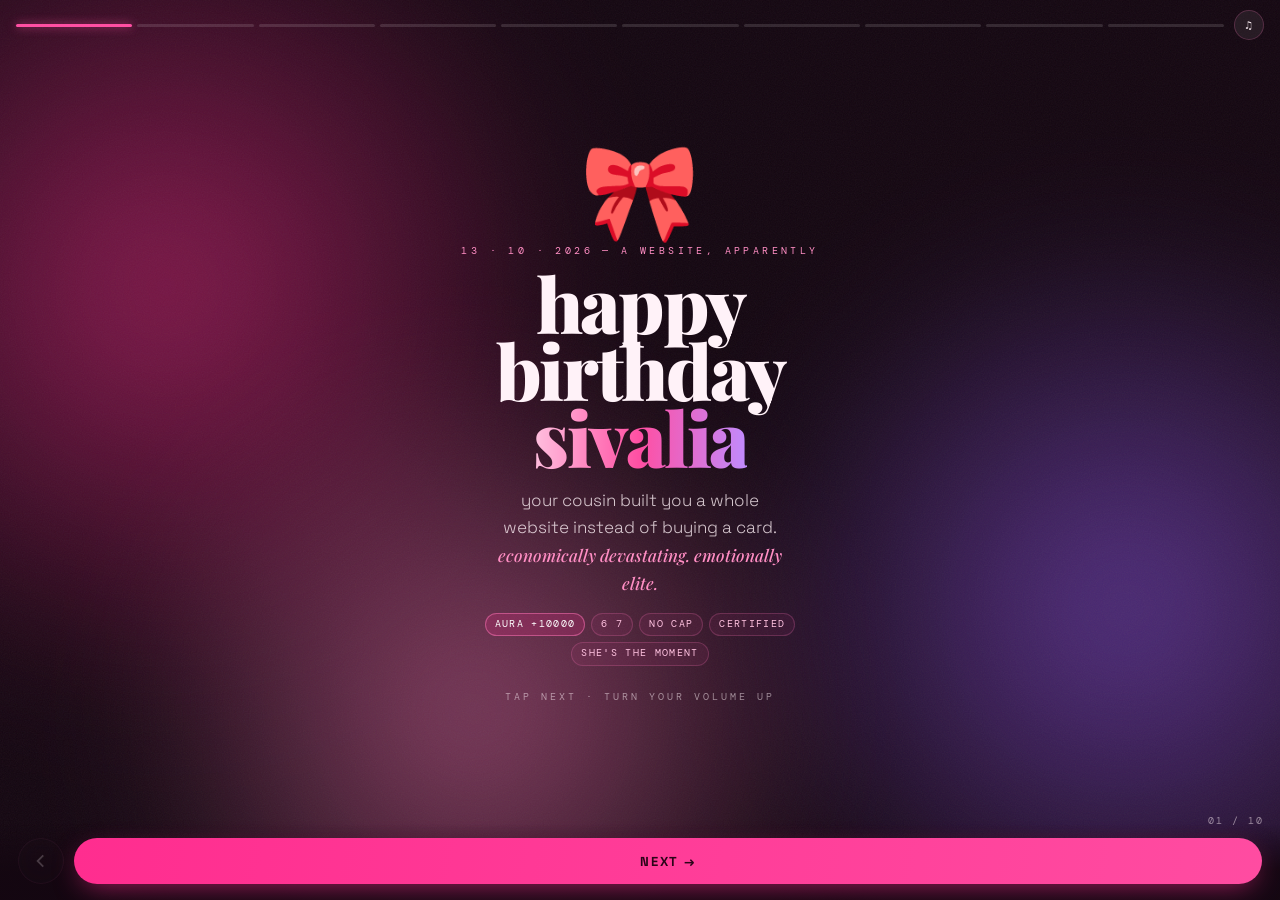
==== commit 23ac4b92: "Add the music track and five more photos Music: Solar Eclipse is now in place, extracted from the so" ====
--- a/sivalia/index.html
+++ b/sivalia/index.html
@@ -179,11 +179,16 @@
   transition:opacity .62s var(--ease),transform .62s var(--ease);
 }
 .slide.on .wall figure{opacity:1;transform:rotate(var(--r,0deg))}
-.wall figure:nth-child(1){transition-delay:.08s}
-.wall figure:nth-child(2){transition-delay:.16s}
-.wall figure:nth-child(3){transition-delay:.24s}
-.wall figure:nth-child(4){transition-delay:.32s}
-.wall figure:nth-child(5){transition-delay:.40s}
+.wall figure:nth-child(1){transition-delay:0.060s}
+.wall figure:nth-child(2){transition-delay:0.115s}
+.wall figure:nth-child(3){transition-delay:0.170s}
+.wall figure:nth-child(4){transition-delay:0.225s}
+.wall figure:nth-child(5){transition-delay:0.280s}
+.wall figure:nth-child(6){transition-delay:0.335s}
+.wall figure:nth-child(7){transition-delay:0.390s}
+.wall figure:nth-child(8){transition-delay:0.445s}
+.wall figure:nth-child(9){transition-delay:0.500s}
+.wall figure:nth-child(10){transition-delay:0.555s}
 .wall figure.wide{grid-column:span 2}
 .wall img{width:100%;height:100%;object-fit:cover;aspect-ratio:3/4;transition:transform .7s var(--ease)}
 .wall figure.wide img{aspect-ratio:16/11}
@@ -205,7 +210,7 @@
 .orbit-stage{position:relative;flex:1;width:100%;min-height:0;display:grid;place-items:center;touch-action:pan-y}
 #stars{position:absolute;inset:0;width:100%;height:100%}
 .ring-wrap{position:relative;width:100%;height:100%;display:grid;place-items:center;perspective:900px;perspective-origin:50% 48%}
-.ring{position:relative;width:1px;height:1px;transform-style:preserve-3d;transform:rotateX(-9deg) rotateY(var(--spin,0deg))}
+.ring{position:relative;width:1px;height:1px;transform-style:preserve-3d;transform:rotateX(-14deg) rotateY(var(--spin,0deg))}
 .ring figure{
   position:absolute;margin:0;left:50%;top:50%;
   width:var(--cw,112px);height:var(--cw,112px);margin-left:calc(var(--cw,112px) / -2);margin-top:calc(var(--cw,112px) / -2);
@@ -425,19 +430,39 @@
         </figure>
         <figure style="--r:1deg" data-src="assets/img/2.jpg" data-cap="exhibit b · motion blur era">
           <img src="assets/img/2.jpg" alt="both of us, blurry" loading="lazy" decoding="async">
-          <figcaption>b · motion blur era</figcaption>
+          <figcaption>b · motion blur</figcaption>
         </figure>
         <figure style="--r:-1.2deg" data-src="assets/img/3.jpg" data-cap="exhibit c · shaka by the river">
           <img src="assets/img/3.jpg" alt="shaka by the water" loading="lazy" decoding="async">
           <figcaption>c · shaka hands</figcaption>
         </figure>
-        <figure style="--r:.8deg" data-src="assets/img/4.jpg" data-cap="exhibit d · synchronised tongues out">
+        <figure class="wide" style="--r:.6deg" data-src="assets/img/7.jpg" data-cap="exhibit d · absolute silence">
+          <img src="assets/img/7.jpg" alt="shushing, both of us" loading="lazy" decoding="async">
+          <figcaption>exhibit d · absolute silence</figcaption>
+        </figure>
+        <figure style="--r:.8deg" data-src="assets/img/4.jpg" data-cap="exhibit e · synchronised tongues">
           <img src="assets/img/4.jpg" alt="tongues out, both" loading="lazy" decoding="async">
-          <figcaption>d · synchronised</figcaption>
+          <figcaption>e · synchronised</figcaption>
         </figure>
-        <figure style="--r:-.7deg" data-src="assets/img/5.jpg" data-cap="exhibit e · peak cinematography">
+        <figure style="--r:-.7deg" data-src="assets/img/5.jpg" data-cap="exhibit f · peak cinematography">
           <img src="assets/img/5.jpg" alt="by the water, backs turned" loading="lazy" decoding="async">
-          <figcaption>e · peak cinema</figcaption>
+          <figcaption>f · peak cinema</figcaption>
+        </figure>
+        <figure class="wide" style="--r:-.4deg" data-src="assets/img/6.jpg" data-cap="exhibit g · the shush committee">
+          <img src="assets/img/6.jpg" alt="three of us, chaos" loading="lazy" decoding="async">
+          <figcaption>exhibit g · the shush committee</figcaption>
+        </figure>
+        <figure style="--r:1.1deg" data-src="assets/img/8.jpg" data-cap="exhibit h · parrot supervision">
+          <img src="assets/img/8.jpg" alt="sitting by the parrot mural" loading="lazy" decoding="async">
+          <figcaption>h · parrot duty</figcaption>
+        </figure>
+        <figure style="--r:-.9deg" data-src="assets/img/9.jpg" data-cap="exhibit i · unserious behaviour">
+          <img src="assets/img/9.jpg" alt="looking at each other" loading="lazy" decoding="async">
+          <figcaption>i · unserious</figcaption>
+        </figure>
+        <figure class="wide" style="--r:.5deg" data-src="assets/img/10.jpg" data-cap="exhibit j · the bird said no">
+          <img src="assets/img/10.jpg" alt="posing under the parrot" loading="lazy" decoding="async">
+          <figcaption>exhibit j · the bird said no</figcaption>
         </figure>
       </div>
       <div class="marq" style="margin:14px 0 6px"><div>
@@ -491,7 +516,10 @@
     <h2 class="h2 rise">exhibit <span class="grad">∞</span></h2>
     <div class="vframe rise">
       <span class="vtag"><i></i> looping · muted</span>
-      <video id="vid" src="assets/video/loop.mp4" muted loop playsinline webkit-playsinline preload="metadata" disablepictureinpicture></video>
+      <video id="vid" muted loop playsinline webkit-playsinline preload="metadata" disablepictureinpicture>
+        <source src="assets/video/loop.webm" type="video/webm">
+        <source src="assets/video/loop.mp4" type="video/mp4">
+      </video>
     </div>
     <ul class="rot rise" style="margin-top:16px"><li>replay value: infinite</li><li class="hot">0 skips</li><li>oscar snub</li></ul>
   </section>
@@ -712,8 +740,8 @@
 (function(){
   const stage = $(".orbit-stage"), cv = $("#stars"), ring = $("#ring"), s4 = $("#s4");
   const ctx = cv.getContext("2d");
-  const PHOTOS = ["t1","t2","t3","t4","t5"].map(n=>"assets/img/"+n+".jpg");
-  const CAPS   = ["aura","chaos","shaka","blur","cinema"];
+  const PHOTOS = ["t1","t2","t3","t4","t5","t6","t7","t8","t9","t10"].map(n=>"assets/img/"+n+".jpg");
+  const CAPS   = ["aura","chaos","shaka","blur","cinema","shush","silence","parrot","unserious","the bird"];
 
   // --- the orbiting photo ring (CSS 3D) ---
   PHOTOS.forEach((src,i)=>{
@@ -752,15 +780,21 @@
     cv.style.width = W+"px"; cv.style.height = H+"px";
     radius = Math.min(W, H) * 0.44;
     // photo size + orbit radius scale with the stage so it never overflows
-    const cw = clamp(Math.round(Math.min(W,H) * 0.30), 76, 150);
+    const cw = clamp(Math.round(Math.min(W,H) * 0.27), 70, 132);
     // keep the widest print fully inside the stage, with a little air
-    const orbitR = Math.round(Math.max(60, Math.min(W*0.5 - cw*0.5 - 10, H*0.34, radius*0.92)));
+    const orbitR = Math.round(Math.max(60, Math.min(W*0.5 - cw*0.5 - 8, H*0.34, radius*0.92)));
     ring.style.setProperty("--cw", cw+"px");
+    const perBand = Math.ceil(figs.length / 2);
+    const lift = cw * 0.58;
     figs.forEach((f,i)=>{
       f.style.setProperty("--cw", cw+"px");
-      const a = (i / figs.length) * 360;
-      // each print faces outward from the centre of the ring
-      f.style.transform = "rotateY("+a+"deg) translateZ("+orbitR+"px)";
+      const band = i % 2;                       // alternate bands so neighbours never touch
+      const slot = Math.floor(i / 2);
+      // half a slot of yaw between the bands puts each print over the other band's gap
+      const a = (slot / perBand) * 360 + band * (180 / perBand);
+      const y = band ? lift : -lift;            // upper and lower orbit
+      const r = orbitR * (band ? 0.9 : 1);      // slightly different radii adds depth
+      f.style.transform = "rotateY("+a.toFixed(2)+"deg) translateZ("+r.toFixed(1)+"px) translateY("+y.toFixed(1)+"px)";
     });
   }
 
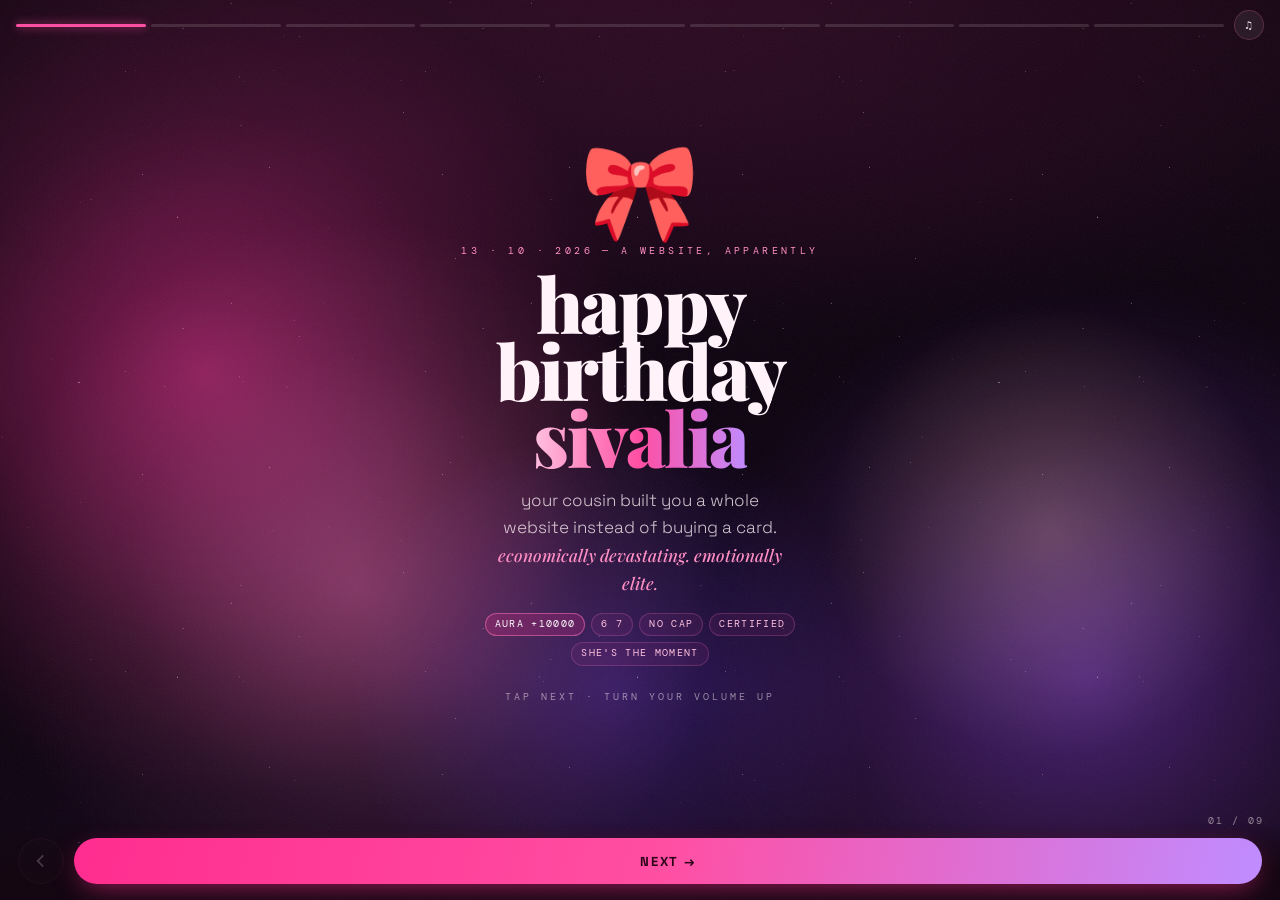
==== commit f645faeb: "Sync sivalia/ with the deployed birthday site Mirrors the changes now live in vxnishhhhh/-sivalia-bi" ====
--- a/sivalia/index.html
+++ b/sivalia/index.html
@@ -36,15 +36,91 @@
 button{font:inherit;color:inherit;border:0;background:none;cursor:pointer}
 
 /* ══════════════ BACKDROP ══════════════ */
-#aurora{position:fixed;inset:0;z-index:0;pointer-events:none;overflow:hidden}
+#aurora{position:fixed;inset:0;z-index:0;pointer-events:none;overflow:hidden;
+  background:
+    radial-gradient(130% 80% at 50% -10%, #3b0d2c 0%, transparent 60%),
+    radial-gradient(110% 70% at 50% 110%, #230a2e 0%, transparent 62%),
+    linear-gradient(170deg, #150514 0%, #0d0310 48%, #130417 100%);
+}
 #aurora i{
-  position:absolute;display:block;border-radius:50%;filter:blur(64px);opacity:.5;
-  animation:drift 22s ease-in-out infinite alternate;
-}
-#aurora i:nth-child(1){width:70vw;height:70vw;left:-22vw;top:-18vh;background:radial-gradient(circle,#ff2d8f,transparent 68%)}
-#aurora i:nth-child(2){width:64vw;height:64vw;right:-20vw;top:22vh;background:radial-gradient(circle,#9b5cff,transparent 68%);animation-delay:-7s}
-#aurora i:nth-child(3){width:58vw;height:58vw;left:8vw;bottom:-20vh;background:radial-gradient(circle,#ff7ab8,transparent 68%);animation-delay:-13s}
-@keyframes drift{from{transform:translate3d(0,0,0) scale(1)}to{transform:translate3d(6vw,-7vh,0) scale(1.22)}}
+  position:absolute;display:block;border-radius:50%;
+  mix-blend-mode:screen;will-change:transform;
+  animation:drift 26s ease-in-out infinite alternate;
+}
+#aurora i:nth-child(1){width:92vw;height:92vw;left:-30vw;top:-24vh;
+  background:radial-gradient(circle closest-side,rgba(255,45,143,.50),rgba(255,45,143,.14) 45%,transparent 72%)}
+#aurora i:nth-child(2){width:86vw;height:86vw;right:-28vw;top:14vh;
+  background:radial-gradient(circle closest-side,rgba(146,70,255,.46),rgba(146,70,255,.12) 45%,transparent 72%);animation-delay:-8s}
+#aurora i:nth-child(3){width:80vw;height:80vw;left:-12vw;bottom:-22vh;
+  background:radial-gradient(circle closest-side,rgba(255,120,185,.40),rgba(255,120,185,.10) 45%,transparent 72%);animation-delay:-15s}
+#aurora i:nth-child(4){width:52vw;height:52vw;right:-8vw;bottom:4vh;
+  background:radial-gradient(circle closest-side,rgba(255,196,120,.26),transparent 68%);animation-delay:-21s}
+#aurora i:nth-child(5){width:60vw;height:60vw;left:18vw;top:34vh;
+  background:radial-gradient(circle closest-side,rgba(90,60,255,.30),transparent 70%);animation-delay:-11s}
+@keyframes drift{from{transform:translate3d(0,0,0) scale(1)}to{transform:translate3d(7vw,-8vh,0) scale(1.18)}}
+
+/* two parallax star layers — pure CSS, no canvas, no rAF */
+#stars-bg{position:fixed;inset:-10%;z-index:0;pointer-events:none}
+#stars-bg::before,#stars-bg::after{content:"";position:absolute;inset:0;background-repeat:repeat}
+#stars-bg::before{
+  background-image:
+    radial-gradient(0.58px 0.58px at 78.5% 38.8%, rgba(255,236,246,0.36), transparent 60%),
+    radial-gradient(1.33px 1.33px at 47.6% 62.9%, rgba(255,236,246,0.36), transparent 60%),
+    radial-gradient(0.90px 0.90px at 87.3% 34.8%, rgba(255,236,246,0.77), transparent 60%),
+    radial-gradient(1.40px 1.40px at 80.2% 46.8%, rgba(255,236,246,0.38), transparent 60%),
+    radial-gradient(1.44px 1.44px at 28.3% 14.6%, rgba(255,236,246,0.27), transparent 60%),
+    radial-gradient(0.66px 0.66px at 43.0% 75.0%, rgba(255,236,246,0.66), transparent 60%),
+    radial-gradient(0.86px 0.86px at 56.0% 86.3%, rgba(255,236,246,0.50), transparent 60%),
+    radial-gradient(1.14px 1.14px at 25.8% 20.1%, rgba(255,236,246,0.37), transparent 60%),
+    radial-gradient(0.58px 0.58px at 45.6% 20.6%, rgba(255,236,246,0.28), transparent 60%),
+    radial-gradient(0.74px 0.74px at 15.5% 44.0%, rgba(255,236,246,0.67), transparent 60%),
+    radial-gradient(1.28px 1.28px at 63.6% 3.6%, rgba(255,236,246,0.25), transparent 60%),
+    radial-gradient(0.65px 0.65px at 70.1% 10.4%, rgba(255,236,246,0.77), transparent 60%),
+    radial-gradient(0.82px 0.82px at 36.9% 88.0%, rgba(255,236,246,0.27), transparent 60%),
+    radial-gradient(1.74px 1.74px at 45.0% 2.7%, rgba(255,236,246,0.77), transparent 60%),
+    radial-gradient(0.89px 0.89px at 44.7% 68.7%, rgba(255,236,246,0.33), transparent 60%),
+    radial-gradient(1.28px 1.28px at 26.8% 75.7%, rgba(255,236,246,0.64), transparent 60%),
+    radial-gradient(1.23px 1.23px at 15.0% 37.1%, rgba(255,236,246,0.29), transparent 60%),
+    radial-gradient(0.90px 0.90px at 98.1% 85.6%, rgba(255,236,246,0.28), transparent 60%),
+    radial-gradient(1.18px 1.18px at 91.9% 89.2%, rgba(255,236,246,0.35), transparent 60%),
+    radial-gradient(0.96px 0.96px at 4.8% 1.2%, rgba(255,236,246,0.28), transparent 60%),
+    radial-gradient(1.69px 1.69px at 90.2% 3.7%, rgba(255,236,246,0.25), transparent 60%),
+    radial-gradient(0.67px 0.67px at 41.3% 7.1%, rgba(255,236,246,0.59), transparent 60%),
+    radial-gradient(1.62px 1.62px at 66.4% 66.8%, rgba(255,236,246,0.65), transparent 60%),
+    radial-gradient(1.26px 1.26px at 89.4% 27.4%, rgba(255,236,246,0.29), transparent 60%),
+    radial-gradient(0.54px 0.54px at 76.5% 45.9%, rgba(255,236,246,0.59), transparent 60%),
+    radial-gradient(0.81px 0.81px at 11.3% 85.0%, rgba(255,236,246,0.56), transparent 60%);
+  background-size:460px 460px;
+  animation:stardrift 150s linear infinite;
+}
+#stars-bg::after{
+  background-image:
+    radial-gradient(1.15px 1.15px at 23.8% 57.1%, rgba(255,236,246,0.45), transparent 60%),
+    radial-gradient(0.75px 0.75px at 58.0% 32.4%, rgba(255,236,246,0.72), transparent 60%),
+    radial-gradient(1.69px 1.69px at 3.7% 39.5%, rgba(255,236,246,0.65), transparent 60%),
+    radial-gradient(0.56px 0.56px at 4.6% 56.3%, rgba(255,236,246,0.34), transparent 60%),
+    radial-gradient(1.77px 1.77px at 22.5% 55.6%, rgba(255,236,246,0.46), transparent 60%),
+    radial-gradient(1.11px 1.11px at 79.3% 50.0%, rgba(255,236,246,0.43), transparent 60%),
+    radial-gradient(0.74px 0.74px at 52.1% 5.8%, rgba(255,236,246,0.34), transparent 60%),
+    radial-gradient(0.75px 0.75px at 93.4% 11.7%, rgba(255,236,246,0.65), transparent 60%),
+    radial-gradient(1.03px 1.03px at 60.3% 49.9%, rgba(255,236,246,0.46), transparent 60%),
+    radial-gradient(1.72px 1.72px at 19.8% 31.1%, rgba(255,236,246,0.57), transparent 60%),
+    radial-gradient(1.74px 1.74px at 32.5% 85.8%, rgba(255,236,246,0.63), transparent 60%),
+    radial-gradient(0.85px 0.85px at 69.5% 97.4%, rgba(255,236,246,0.54), transparent 60%),
+    radial-gradient(0.71px 0.71px at 84.5% 53.8%, rgba(255,236,246,0.62), transparent 60%),
+    radial-gradient(0.90px 0.90px at 67.0% 27.9%, rgba(255,236,246,0.68), transparent 60%),
+    radial-gradient(1.07px 1.07px at 87.7% 53.6%, rgba(255,236,246,0.65), transparent 60%),
+    radial-gradient(1.31px 1.31px at 42.4% 42.1%, rgba(255,236,246,0.72), transparent 60%),
+    radial-gradient(0.84px 0.84px at 87.3% 44.2%, rgba(255,236,246,0.76), transparent 60%),
+    radial-gradient(1.25px 1.25px at 90.2% 88.2%, rgba(255,236,246,0.79), transparent 60%);
+  background-size:300px 300px;opacity:.6;
+  animation:stardrift 95s linear infinite reverse;
+}
+@keyframes stardrift{to{transform:translate3d(-460px,230px,0)}}
+
+/* a vignette keeps the eye on the middle of the phone */
+#vig{position:fixed;inset:0;z-index:1;pointer-events:none;
+  background:radial-gradient(120% 75% at 50% 45%, transparent 42%, rgba(8,2,8,.56) 100%)}
 #grain{
   position:fixed;inset:-50%;z-index:1;pointer-events:none;opacity:.055;
   background-image:url("data:image/svg+xml,%3Csvg xmlns='http://www.w3.org/2000/svg' width='180' height='180'%3E%3Cfilter id='n'%3E%3CfeTurbulence type='fractalNoise' baseFrequency='.85' numOctaves='3'/%3E%3C/filter%3E%3Crect width='100%25' height='100%25' filter='url(%23n)'/%3E%3C/svg%3E");
@@ -115,14 +191,14 @@
 #back[disabled]{opacity:.22;pointer-events:none}
 #next{
   flex:1;height:46px;border-radius:999px;position:relative;overflow:hidden;
-  background:linear-gradient(100deg,var(--pink4),var(--pink),var(--lilac));
-  background-size:220% 100%;animation:shimmer 5s linear infinite;
+  background:linear-gradient(100deg,var(--pink4),var(--pink),var(--lilac),var(--pink),var(--pink4));
+  background-size:200% 100%;animation:shimmer 7s linear infinite;
   color:#2a0418;font:700 13px/1 var(--sans);letter-spacing:.14em;text-transform:uppercase;
   box-shadow:0 8px 28px -8px rgba(255,45,143,.65);
   transition:transform .16s var(--ease);
 }
 #next:active{transform:scale(.965)}
-@keyframes shimmer{to{background-position:220% 0}}
+@keyframes shimmer{from{background-position:0% 0}to{background-position:-200% 0}}
 #counter{
   position:fixed;z-index:30;right:16px;bottom:calc(var(--safe-b) + 74px);
   font:400 10px/1 var(--mono);letter-spacing:.2em;color:var(--muted);pointer-events:none;
@@ -169,48 +245,16 @@
 #floaters span{position:absolute;font-size:22px;opacity:0;animation:floatup linear infinite}
 @keyframes floatup{0%{opacity:0;transform:translateY(0) rotate(0)}12%{opacity:.75}88%{opacity:.75}100%{opacity:0;transform:translateY(-104vh) rotate(300deg)}}
 
-/* ══════════════ S3 · PHOTO WALL ══════════════ */
-.wall{display:grid;grid-template-columns:1fr 1fr;gap:9px;padding-bottom:18px}
-.wall figure{
-  margin:0;position:relative;overflow:hidden;border-radius:15px;
-  border:1px solid var(--line);background:#2a0d20;
-  box-shadow:0 14px 34px -14px rgba(0,0,0,.8);
-  opacity:0;transform:translateY(26px) scale(.95) rotate(var(--r,0deg));
-  transition:opacity .62s var(--ease),transform .62s var(--ease);
-}
-.slide.on .wall figure{opacity:1;transform:rotate(var(--r,0deg))}
-.wall figure:nth-child(1){transition-delay:0.060s}
-.wall figure:nth-child(2){transition-delay:0.115s}
-.wall figure:nth-child(3){transition-delay:0.170s}
-.wall figure:nth-child(4){transition-delay:0.225s}
-.wall figure:nth-child(5){transition-delay:0.280s}
-.wall figure:nth-child(6){transition-delay:0.335s}
-.wall figure:nth-child(7){transition-delay:0.390s}
-.wall figure:nth-child(8){transition-delay:0.445s}
-.wall figure:nth-child(9){transition-delay:0.500s}
-.wall figure:nth-child(10){transition-delay:0.555s}
-.wall figure.wide{grid-column:span 2}
-.wall img{width:100%;height:100%;object-fit:cover;aspect-ratio:3/4;transition:transform .7s var(--ease)}
-.wall figure.wide img{aspect-ratio:16/11}
-.wall figure:active img{transform:scale(1.07)}
-.wall figcaption{
-  position:absolute;left:9px;bottom:8px;right:9px;
-  font:400 9px/1.3 var(--mono);letter-spacing:.12em;text-transform:uppercase;
-  color:#fff;text-shadow:0 2px 10px rgba(0,0,0,.95);pointer-events:none;
-}
-/* lightbox */
-#lb{position:fixed;inset:0;z-index:60;background:rgba(10,3,8,.96);display:none;place-items:center;padding:20px;backdrop-filter:blur(8px)}
-#lb.on{display:grid;animation:fade .3s}
-@keyframes fade{from{opacity:0}}
-#lb img{max-width:100%;max-height:82vh;border-radius:13px;box-shadow:0 24px 70px rgba(0,0,0,.9)}
-#lb p{margin:14px 0 0;font:400 10px/1 var(--mono);letter-spacing:.22em;text-transform:uppercase;color:var(--muted);text-align:center}
+
+
 
 /* ══════════════ S4 · CONSTELLATION ══════════════ */
 #s4{align-items:center;justify-content:flex-start}
-.orbit-stage{position:relative;flex:1;width:100%;min-height:0;display:grid;place-items:center;touch-action:pan-y}
+.orbit-stage{position:relative;flex:1;width:100%;min-height:0;display:grid;place-items:center;touch-action:none;cursor:grab}
+.orbit-stage:active{cursor:grabbing}
 #stars{position:absolute;inset:0;width:100%;height:100%}
 .ring-wrap{position:relative;width:100%;height:100%;display:grid;place-items:center;perspective:900px;perspective-origin:50% 48%}
-.ring{position:relative;width:1px;height:1px;transform-style:preserve-3d;transform:rotateX(-14deg) rotateY(var(--spin,0deg))}
+.ring{position:relative;width:1px;height:1px;transform-style:preserve-3d;transform:rotateX(var(--tilt,-14deg)) rotateY(var(--spin,0deg))}
 .ring figure{
   position:absolute;margin:0;left:50%;top:50%;
   width:var(--cw,112px);height:var(--cw,112px);margin-left:calc(var(--cw,112px) / -2);margin-top:calc(var(--cw,112px) / -2);
@@ -353,8 +397,8 @@
 @keyframes rise{to{transform:translateY(-118vh) translateX(var(--dx,0px)) rotate(var(--rz,0deg))}}
 #bigbtn{
   position:relative;padding:21px 40px;border-radius:999px;
-  background:linear-gradient(104deg,var(--pink4),var(--pink),var(--lilac),var(--pink4));
-  background-size:300% 100%;animation:shimmer 3.2s linear infinite;
+  background:linear-gradient(104deg,var(--pink4),var(--pink),var(--lilac),var(--pink),var(--pink4));
+  background-size:200% 100%;animation:shimmer 4.5s linear infinite;
   font:800 15px/1 var(--sans);letter-spacing:.14em;text-transform:uppercase;color:#2a0418;
   box-shadow:0 16px 46px -10px rgba(255,45,143,.85);
   transition:transform .16s var(--ease);
@@ -367,6 +411,53 @@
 @keyframes halo{0%{transform:scale(.95);opacity:.9}100%{transform:scale(1.22);opacity:0}}
 #bcount{margin-top:16px;font:400 10px/1 var(--mono);letter-spacing:.2em;text-transform:uppercase;color:var(--muted);min-height:12px}
 
+/* ══════════════ MOBILE POLISH ══════════════ */
+/* dvh tracks the browser chrome collapsing on scroll; svh/100% do not, which is
+   what makes a fixed bottom bar jump around on iOS Safari. */
+@supports (height:100dvh){ html,body{height:100dvh} }
+
+.slide{padding-top:calc(var(--safe-t) + 54px);padding-bottom:calc(var(--safe-b) + 98px)}
+
+/* phones: give the content the width back */
+@media (max-width:420px){
+  .slide{padding-left:17px;padding-right:17px}
+  .kicker{letter-spacing:.26em;margin-bottom:11px}
+  .h1{line-height:.86}
+  .body{line-height:1.56}
+  .rot li{font-size:9px;padding:5px 8px}
+  #navbar{padding:12px 15px calc(var(--safe-b) + 13px)}
+  #next{height:50px;font-size:12.5px}         /* 50px clears the 44px tap target */
+  #back{width:50px;height:50px}
+  #counter{bottom:calc(var(--safe-b) + 76px);right:15px}
+  #receipts li{padding:9px 11px;font-size:12.5px}
+  .cal{padding:13px}
+  .cal-grid button{font-size:12px;border-radius:8px}
+  #calsay{padding:13px 14px;font-size:13px}
+}
+/* very small phones (SE and friends) */
+@media (max-width:360px){
+  .h2{font-size:25px}
+  .slide{padding-left:14px;padding-right:14px}
+  .cal-grid{gap:3px}
+}
+/* short screens in landscape: claw back vertical space */
+@media (max-height:620px){
+  .slide{padding-top:calc(var(--safe-t) + 44px);padding-bottom:calc(var(--safe-b) + 84px)}
+  .h1{font-size:clamp(32px,11vw,56px)}
+  .bday-em{font-size:clamp(34px,13vw,60px);margin-bottom:2px}
+  #navbar{padding:9px 15px calc(var(--safe-b) + 10px)}
+  #next,#back{height:42px}
+  #back{width:42px}
+}
+
+/* the constellation is the only photo page now, so let it breathe */
+#s4{padding-left:8px;padding-right:8px}
+#s4 .kicker{margin-bottom:8px}
+#s4 .h2{font-size:clamp(24px,7.4vw,38px)}
+
+/* stop the browser from re-rasterising offscreen slides */
+.slide:not(.on){content-visibility:auto;contain-intrinsic-size:100vw 100vh}
+
 @media (prefers-reduced-motion:reduce){
   *{animation-duration:.01ms !important;animation-iteration-count:1 !important;transition-duration:.01ms !important}
 }
@@ -378,7 +469,9 @@
 </head>
 <body>
 
-<div id="aurora"><i></i><i></i><i></i></div>
+<div id="aurora"><i></i><i></i><i></i><i></i><i></i></div>
+<div id="stars-bg"></div>
+<div id="vig"></div>
 <div id="grain"></div>
 
 <audio id="bgm" loop preload="auto" playsinline>
@@ -418,68 +511,14 @@
     <ul class="rot rise"><li>emotionally damaging</li><li class="hot">in a good way</li><li>probably</li></ul>
   </section>
 
-  <!-- ══ 3 · PHOTO WALL ══ -->
-  <section class="slide" id="s3">
-    <p class="kicker rise">the evidence locker</p>
-    <h2 class="h2 rise">every photo<br><span class="grad">we didn't delete</span></h2>
-    <div class="scroll rise">
-      <div class="wall">
-        <figure class="wide" style="--r:-.5deg" data-src="assets/img/1.jpg" data-cap="exhibit a · the hair incident">
-          <img src="assets/img/1.jpg" alt="wild hair, hallway, chaos" loading="lazy" decoding="async">
-          <figcaption>exhibit a · the hair incident</figcaption>
-        </figure>
-        <figure style="--r:1deg" data-src="assets/img/2.jpg" data-cap="exhibit b · motion blur era">
-          <img src="assets/img/2.jpg" alt="both of us, blurry" loading="lazy" decoding="async">
-          <figcaption>b · motion blur</figcaption>
-        </figure>
-        <figure style="--r:-1.2deg" data-src="assets/img/3.jpg" data-cap="exhibit c · shaka by the river">
-          <img src="assets/img/3.jpg" alt="shaka by the water" loading="lazy" decoding="async">
-          <figcaption>c · shaka hands</figcaption>
-        </figure>
-        <figure class="wide" style="--r:.6deg" data-src="assets/img/7.jpg" data-cap="exhibit d · absolute silence">
-          <img src="assets/img/7.jpg" alt="shushing, both of us" loading="lazy" decoding="async">
-          <figcaption>exhibit d · absolute silence</figcaption>
-        </figure>
-        <figure style="--r:.8deg" data-src="assets/img/4.jpg" data-cap="exhibit e · synchronised tongues">
-          <img src="assets/img/4.jpg" alt="tongues out, both" loading="lazy" decoding="async">
-          <figcaption>e · synchronised</figcaption>
-        </figure>
-        <figure style="--r:-.7deg" data-src="assets/img/5.jpg" data-cap="exhibit f · peak cinematography">
-          <img src="assets/img/5.jpg" alt="by the water, backs turned" loading="lazy" decoding="async">
-          <figcaption>f · peak cinema</figcaption>
-        </figure>
-        <figure class="wide" style="--r:-.4deg" data-src="assets/img/6.jpg" data-cap="exhibit g · the shush committee">
-          <img src="assets/img/6.jpg" alt="three of us, chaos" loading="lazy" decoding="async">
-          <figcaption>exhibit g · the shush committee</figcaption>
-        </figure>
-        <figure style="--r:1.1deg" data-src="assets/img/8.jpg" data-cap="exhibit h · parrot supervision">
-          <img src="assets/img/8.jpg" alt="sitting by the parrot mural" loading="lazy" decoding="async">
-          <figcaption>h · parrot duty</figcaption>
-        </figure>
-        <figure style="--r:-.9deg" data-src="assets/img/9.jpg" data-cap="exhibit i · unserious behaviour">
-          <img src="assets/img/9.jpg" alt="looking at each other" loading="lazy" decoding="async">
-          <figcaption>i · unserious</figcaption>
-        </figure>
-        <figure class="wide" style="--r:.5deg" data-src="assets/img/10.jpg" data-cap="exhibit j · the bird said no">
-          <img src="assets/img/10.jpg" alt="posing under the parrot" loading="lazy" decoding="async">
-          <figcaption>exhibit j · the bird said no</figcaption>
-        </figure>
-      </div>
-      <div class="marq" style="margin:14px 0 6px"><div>
-        <span>tap a photo to blow it up</span><span>·</span><span>tung tung tung sahur</span><span>·</span><span>six seven</span><span>·</span>
-        <span>tap a photo to blow it up</span><span>·</span><span>tung tung tung sahur</span><span>·</span><span>six seven</span><span>·</span>
-      </div></div>
-    </div>
-  </section>
-
-  <!-- ══ 4 · CONSTELLATION ══ -->
+
   <section class="slide" id="s4">
     <p class="kicker rise" style="text-align:center;width:100%">your own personal solar system</p>
     <h2 class="h2 rise" style="text-align:center;width:100%;margin-bottom:4px">the <span class="grad">sivalia</span> constellation</h2>
     <div class="orbit-stage rise">
       <canvas id="stars"></canvas>
       <div class="ring-wrap"><div class="ring" id="ring"></div></div>
-      <p class="orbit-hint">drag to spin it · yes it's 3d</p>
+      <p class="orbit-hint">drag it around · yes it's 3d</p>
     </div>
   </section>
 
@@ -503,7 +542,7 @@
       <svg class="plline" aria-hidden="true"><path id="plstring" fill="none" stroke="rgba(255,142,196,.45)" stroke-width="1.5" stroke-linecap="round"/></svg>
       <div id="plbar">
         <div id="plcap"><span id="pltitle"></span><span id="plsub"></span></div>
-        <span id="plcount"><b>01</b> / 10</span>
+        <span id="plcount"><b>01</b> / 11</span>
         <button class="plb" id="plprev" aria-label="previous"><svg width="14" height="14" viewBox="0 0 16 16"><path d="M10 3 5 8l5 5" stroke="currentColor" stroke-width="1.5" fill="none"/></svg></button>
         <button class="plb" id="plnext" aria-label="next"><svg width="14" height="14" viewBox="0 0 16 16"><path d="m6 3 5 5-5 5" stroke="currentColor" stroke-width="1.5" fill="none"/></svg></button>
       </div>
@@ -527,7 +566,7 @@
   <!-- ══ 8 · TEXT TWO ══ -->
   <section class="slide" id="s8">
     <p class="kicker rise">page three of three with actual words</p>
-    <h2 class="h2 rise">the <span class="grad">serious bit</span><br>(short, don't worry)</h2>
+    <h2 class="h2 rise">the <span class="grad">serious bit</span><br>(short. like you.)</h2>
     <div class="rise">
       <p class="body">You're the one person I don't have to explain myself to. That's rarer than people think and I'm not going to pretend otherwise just because it's a birthday page.</p>
       <p class="body">Keep being too much. The world has enough people being exactly the right amount.</p>
@@ -569,7 +608,6 @@
 </nav>
 <div id="counter"></div>
 
-<div id="lb"><div><img id="lbimg" alt=""><p id="lbcap"></p></div></div>
 
 <script>
 (function(){
@@ -593,7 +631,7 @@
 const dotEls = $$("#dots b");
 
 const nextBtn = $("#next"), backBtn = $("#back"), counter = $("#counter");
-const LABELS = ["next →","next →","next →","next →","next →","next →","next →","next →","next →","again?"];
+const LABELS = ["next →","next →","next →","next →","next →","next →","next →","next →","again?"];
 
 function go(n, dir){
   n = clamp(n, 0, N-1);
@@ -709,18 +747,6 @@
   host.appendChild(frag);
 })();
 
-/* ══════════════════ S3 · LIGHTBOX ══════════════════ */
-(function(){
-  const lb = $("#lb"), img = $("#lbimg"), cap = $("#lbcap");
-  $$("#s3 .wall figure").forEach(f=>{
-    f.addEventListener("click", ()=>{
-      img.src = f.dataset.src; img.alt = f.querySelector("img").alt;
-      cap.textContent = f.dataset.cap || "";
-      lb.classList.add("on");
-    });
-  });
-  lb.addEventListener("click", ()=> lb.classList.remove("on"));
-})();
 
 /* ══════════════════ S7 · VIDEO (plays only while on screen) ══════════════════ */
 (function(){
@@ -740,14 +766,15 @@
 (function(){
   const stage = $(".orbit-stage"), cv = $("#stars"), ring = $("#ring"), s4 = $("#s4");
   const ctx = cv.getContext("2d");
-  const PHOTOS = ["t1","t2","t3","t4","t5","t6","t7","t8","t9","t10"].map(n=>"assets/img/"+n+".jpg");
-  const CAPS   = ["aura","chaos","shaka","blur","cinema","shush","silence","parrot","unserious","the bird"];
+  // t1 (the hair) is deliberately absent — that one is his, and it lives on the
+  // last polaroid instead.
+  const PHOTOS = ["t2","t3","t4","t5","t6","t7","t8","t9","t10"].map(n=>"assets/img/"+n+".jpg");
 
   // --- the orbiting photo ring (CSS 3D) ---
   PHOTOS.forEach((src,i)=>{
     const f = document.createElement("figure");
     const im = document.createElement("img");
-    im.src = src; im.alt = CAPS[i]; im.loading = "lazy"; im.decoding = "async"; im.draggable = false;
+    im.src = src; im.alt = "photo " + (i+1); im.loading = "lazy"; im.decoding = "async"; im.draggable = false;
     f.appendChild(im);
     ring.appendChild(f);
   });
@@ -769,7 +796,10 @@
     });
   }
 
-  let spin = 0, vel = 0.14, W = 0, H = 0, dpr = 1, radius = 120, raf = 0, live = false;
+  let spin = 0, vel = 0.14;          // yaw, degrees + degrees/frame
+  let tilt = -14, tvel = 0;          // pitch, degrees + degrees/frame
+  let W = 0, H = 0, dpr = 1, radius = 120, raf = 0, live = false;
+  const TILT_MIN = -62, TILT_MAX = 28;
   const faceSign = new Array(PHOTOS.length).fill(1);   // 1 = front, -1 = showing its back
 
   function size(){
@@ -800,7 +830,9 @@
 
   function draw(dt){
     spin += vel * dt;
+    tilt  = clamp(tilt + tvel * dt, TILT_MIN, TILT_MAX);
     ring.style.setProperty("--spin", spin.toFixed(2)+"deg");
+    ring.style.setProperty("--tilt", tilt.toFixed(2)+"deg");
 
     // A plane on the far side of the ring is seen from behind, so its photo
     // renders mirrored. Un-mirror it — but only on the frame the sign flips,
@@ -815,7 +847,7 @@
       }
     }
 
-    const yaw = spin * Math.PI/180, pitch = -9 * Math.PI/180;
+    const yaw = spin * Math.PI/180, pitch = tilt * Math.PI/180;
     const cy = Math.cos(yaw), sy = Math.sin(yaw);
     const cp = Math.cos(pitch), sp = Math.sin(pitch);
     const cx = W/2, cyc = H/2, FOV = 2.6;
@@ -848,29 +880,54 @@
     raf = live ? requestAnimationFrame(loop) : 0;
     const dt = Math.min(0.05, (now - last)/1000) || 0.016;
     last = now;
-    if (!drag) vel += (0.14 - vel) * Math.min(1, dt*1.6);   // ease back to idle drift
+    if (!drag){
+      vel  += (0.14 - vel) * Math.min(1, dt*0.9);   // ease back to the idle drift
+      tvel *= Math.pow(0.86, dt);                   // pitch just coasts to a stop
+      if (Math.abs(tvel) < 0.004) tvel = 0;
+    }
     draw(dt * 60);
   }
 
-  // drag to spin
+  // drag: horizontal spins, vertical tilts. Velocity is smoothed over the last
+  // few moves so releasing after a slow drag doesn't fling it.
   let drag = null;
   stage.addEventListener("pointerdown", e=>{
-    drag = { x:e.clientX, t:performance.now(), spin:spin };
+    drag = { x:e.clientX, y:e.clientY, t:performance.now(), vx:0, vy:0, moved:false };
+    vel = 0; tvel = 0;
     try{ stage.setPointerCapture(e.pointerId); }catch(_){}
   });
   stage.addEventListener("pointermove", e=>{
     if (!drag) return;
-    const dx = e.clientX - drag.x;
     const now = performance.now();
-    const dt = Math.max(8, now - drag.t);
-    vel = clamp((dx * 0.42) / dt * 16, -9, 9);
-    spin = drag.spin + dx * 0.42;
-    drag.x = e.clientX; drag.t = now; drag.spin = spin;
+    const dt  = Math.max(8, now - drag.t);
+    const dx  = e.clientX - drag.x;
+    const dy  = e.clientY - drag.y;
+    if (!drag.moved && Math.hypot(dx,dy) < 3) return;
+    drag.moved = true;
+    const sx = dx * 0.5;                 // degrees of yaw per px
+    const sy = -dy * 0.32;               // degrees of pitch per px (drag down = look down)
+    spin += sx;
+    tilt  = clamp(tilt + sy, TILT_MIN, TILT_MAX);
+    // exponential moving average → a steady read of how fast they're moving
+    drag.vx = 0.72 * (sx / dt * 16) + 0.28 * drag.vx;
+    drag.vy = 0.72 * (sy / dt * 16) + 0.28 * drag.vy;
+    drag.x = e.clientX; drag.y = e.clientY; drag.t = now;
   });
-  const endDrag = ()=>{ drag = null; };
+  const endDrag = e=>{
+    if (!drag) return;
+    if (drag.moved){                     // hand the momentum over
+      vel  = clamp(drag.vx, -11, 11);
+      tvel = clamp(drag.vy, -7, 7);
+    }
+    drag = null;
+    if (e && e.pointerId != null && stage.hasPointerCapture && stage.hasPointerCapture(e.pointerId))
+      stage.releasePointerCapture(e.pointerId);
+  };
   stage.addEventListener("pointerup", endDrag);
   stage.addEventListener("pointercancel", endDrag);
   stage.addEventListener("pointerleave", endDrag);
+  // double-tap puts it back the way it started
+  stage.addEventListener("dblclick", ()=>{ tilt = -14; tvel = 0; vel = 0.14; });
 
   s4.addEventListener("slideenter", ()=>{
     size();
@@ -1035,20 +1092,7 @@
   addEventListener("resize", ()=>{ size(); draw(); });
 
   /* the receipts */
-  const RECEIPTS = [
-    ["01","wifi died mid-scroll. i was the hotspot."],
-    ["02","that outfit you were 'definitely' wearing out. you weren't."],
-    ["03","told you the guy was weird. he was weird."],
-    ["04","got you food at an hour food should not exist."],
-    ["05","deleted the post. nobody saw it. nobody."],
-    ["06","phone at 1%. me: charger. you: silence."],
-    ["07","covered for you. not saying what for."],
-    ["08","talked you out of the fringe. twice."],
-    ["09","sat through the whole tiktok. all of it."],
-    ["10","found your charger. it was under you."],
-    ["11","answered at 2am like a 24h call centre."],
-    ["12","and roughly "+(TOTAL-12).toLocaleString()+" more. the archive is extensive."]
-  ];
+  const RECEIPTS = Array.from({length:12},(_,i)=>[String(i+1).padStart(2,"0"), "Sayuren"]);
   rbtn.addEventListener("click", ()=>{
     rbtn.classList.add("gone");
     RECEIPTS.forEach((r,i)=>{
@@ -1075,13 +1119,14 @@
 
   const SLIDES = [
     {e:"🎀", t:"ALL THE STUFF YOU LIKE", c:"a scientifically accurate list", n:"the list"},
-    {e:"🦉", t:"DRAKE",                  c:"certified lover girl behaviour",  n:"on repeat"},
+    {e:"🌊", t:"WILD COAST",             c:"the drive is half the point",    n:"wild coast"},
+    {e:"🎰", t:"GAMBLING",               c:"up big. down bigger. no notes.", n:"house always wins"},
     {e:"🪵", t:"TUNG TUNG TUNG SAHUR",   c:"the wooden one. we don't talk about it.", n:"brainrot core"},
     {e:"6️⃣", t:"SIX SEVEN",              c:"no further questions, your honour", n:"6 7"},
     {e:"🐕", t:"DOGS",                   c:"every single one. yes, that one too.", n:"all of them"},
     {e:"📱", t:"TIKTOK",                 c:"the algorithm knows you better than i do", n:"doomscroll"},
-    {e:"🪔", t:"THE DIYA",               c:"lit, phone on silent, for once",   n:"lit"},
-    {e:"🌊", t:"THAT ACCENT",            c:"you say it funny and you know it", n:"shame man"},
+    {e:"🪔", t:"THE DIYA",               c:"lit, phone on silent, for once", n:"lit"},
+    {e:"🍟", t:"A BUNNY CHOW AT 1AM",    c:"a decision, every single time", n:"no regrets"},
     {e:"🌅", t:"SUNSET & SAMOOSAS",      c:"a complete and balanced food group", n:"a food group"},
     {img:"assets/img/1.jpg", t:"VAISHNAV", c:"the cousin. the best friend. the problem.", n:"the cousin"}
   ];
@@ -1251,9 +1296,10 @@
       if (d === 13){
         popped = true;
         say.innerHTML = '<span class="big">HAPPY 16TH 🎂</span>'
-          + 'Tuesday, 13 October 2026. <b>Vaishnav did not actually know your age.</b> '
-          + 'He thought about it for a while, did some maths, gave up, and went with <b>16</b>. '
-          + 'If that is wrong, this website legally self-destructs and he denies everything. '
+          + 'Tuesday, 13 October 2026. <b>Vaishnav (me) did not actually know your age.</b> '
+          + 'I thought about it for a while, did some maths, gave up, and went with <b>16</b>. '
+          + 'If that is wrong, this website legally self-destructs — and I would know, '
+          + '<b>because I coded it.</b>'
           + '<br><br>Either way — happy birthday. 🩷';
         say.scrollIntoView({behavior:"smooth", block:"nearest"});
       } else {
